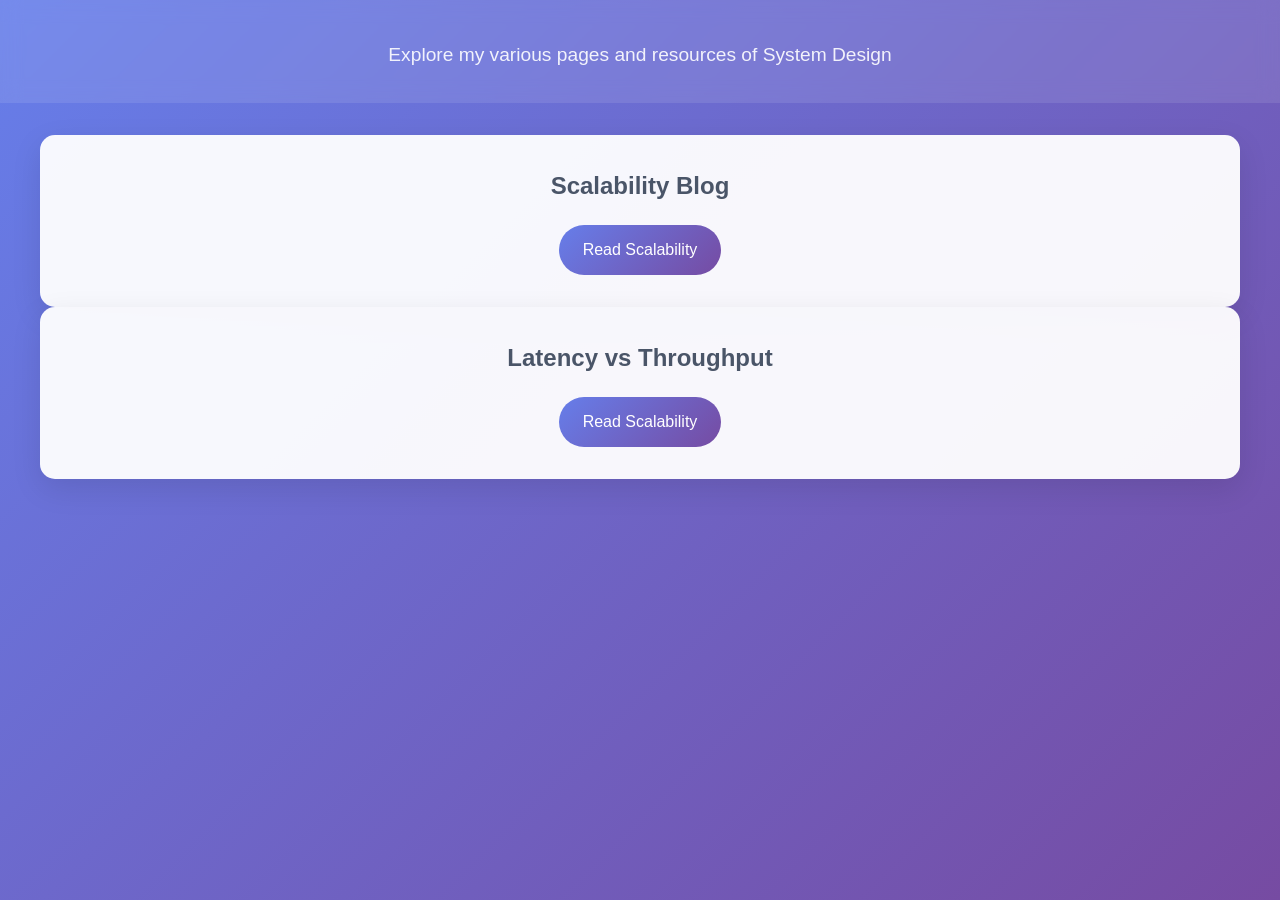
==== system design.html @ 6a99627d "Fix HTML formatting in system design page" ====
<!DOCTYPE html>
<html lang="en">
<head>
    <meta charset="UTF-8">
    <meta name="viewport" content="width=device-width, initial-scale=1.0">
    <title>SYSTEM DESIGN
    </title>
    <link rel="stylesheet" href="system design css.css">
</head>
<body>
    <header>
       
        <p>Explore my various pages and resources of System Design</p>
    </header>

    <main>
            <div class="link-card">
                <h2>Scalability Blog</h2>
              
                <a href="https://blog.algomaster.io/p/scalability" class="link-button" target="_blank">Read Scalability</a>
            </div>
            <div class="link-card">
                <h2>Latency vs Throughput</h2>
              
                <a href="https://aws.amazon.com/compare/the-difference-between-throughput-and-latency/" class="link-button" target="_blank">Read Scalability</a>
            </div>
        </div>
    </main>

    
</body>
</html>
---- system design css.css ----
body {
    font-family: 'Segoe UI', Tahoma, Geneva, Verdana, sans-serif;
    line-height: 1.6;
    margin: 0;
    padding: 0;
    background: linear-gradient(135deg, #667eea 0%, #764ba2 100%);
    color: #333;
    min-height: 100vh;
}

header {
    text-align: center;
    padding: 2rem 1rem;
    background-color: rgba(255, 255, 255, 0.1);
    backdrop-filter: blur(10px);
    color: white;
}

header h1 {
    margin: 0;
    font-size: 2.5rem;
    font-weight: 300;
}

header p {
    margin: 0.5rem 0 0;
    font-size: 1.2rem;
    opacity: 0.9;
}

main {
    max-width: 1200px;
    margin: 0 auto;
    padding: 2rem 1rem;
}

.links-container {
    display: grid;
    grid-template-columns: repeat(auto-fit, minmax(300px, 1fr));
    gap: 2rem;
}

.link-card {
    background: rgba(255, 255, 255, 0.95);
    border-radius: 15px;
    padding: 2rem;
    box-shadow: 0 10px 30px rgba(0, 0, 0, 0.1);
    transition: transform 0.3s ease, box-shadow 0.3s ease;
    text-align: center;
}

.link-card:hover {
    transform: translateY(-5px);
    box-shadow: 0 20px 40px rgba(0, 0, 0, 0.2);
}

.link-card h2 {
    margin-top: 0;
    color: #4a5568;
    font-size: 1.5rem;
}

.link-card p {
    color: #718096;
    margin-bottom: 1.5rem;
}

.link-button {
    display: inline-block;
    background: linear-gradient(135deg, #667eea 0%, #764ba2 100%);
    color: white;
    text-decoration: none;
    padding: 0.75rem 1.5rem;
    border-radius: 25px;
    font-weight: 500;
    transition: all 0.3s ease;
    border: none;
    cursor: pointer;
}

.link-button:hover {
    background: linear-gradient(135deg, #5a67d8 0%, #6b46c1 100%);
    transform: scale(1.05);
}

footer {
    text-align: center;
    padding: 1rem;
    background-color: rgba(255, 255, 255, 0.1);
    backdrop-filter: blur(10px);
    color: white;
    margin-top: 2rem;
}

@media (max-width: 768px) {
    .links-container {
        grid-template-columns: 1fr;
    }

    header h1 {
        font-size: 2rem;
    }

    .link-card {
        padding: 1.5rem;
    }
}
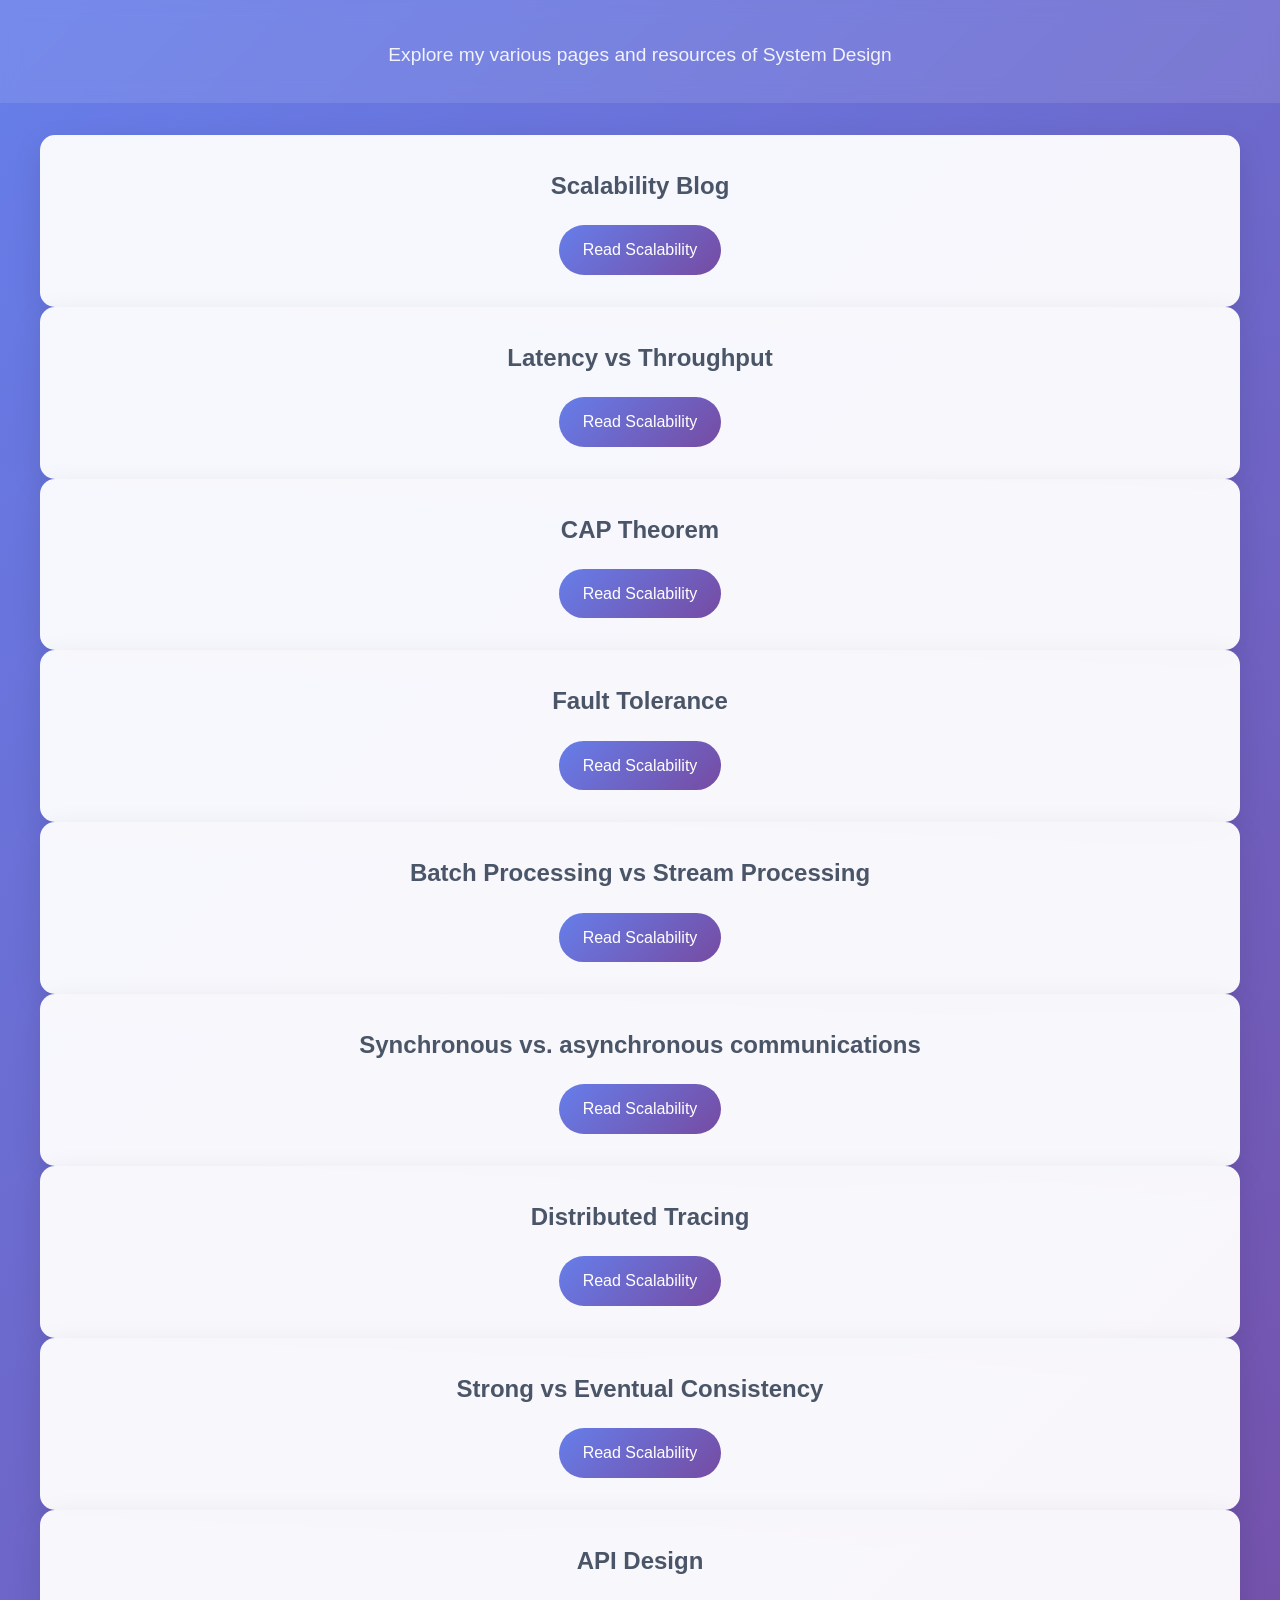
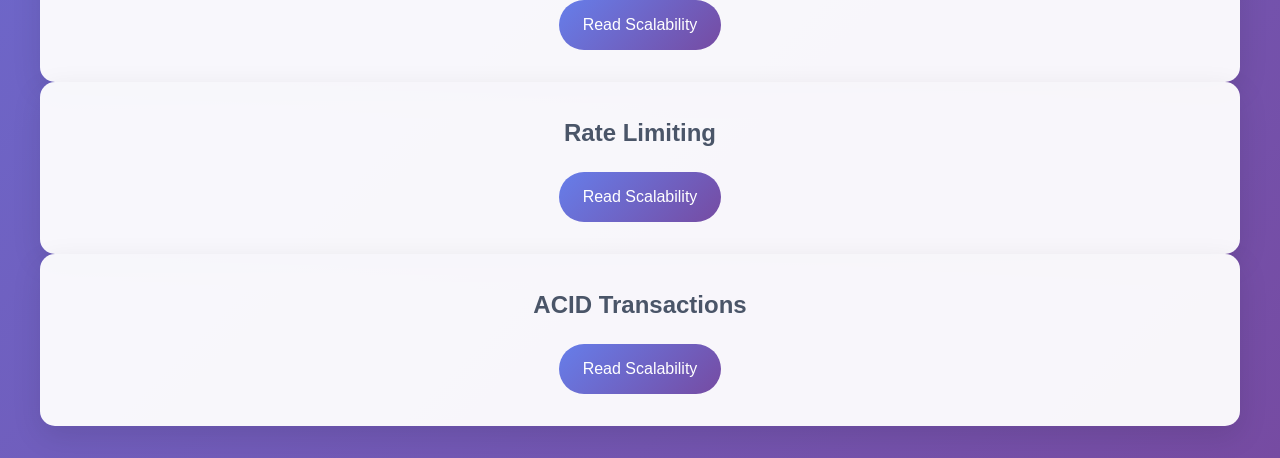
==== commit bc2433e2: "Update system design.html" ====
--- a/system design.html
+++ b/system design.html
@@ -24,6 +24,53 @@
               
                 <a href="https://aws.amazon.com/compare/the-difference-between-throughput-and-latency/" class="link-button" target="_blank">Read Scalability</a>
             </div>
+            <div class="link-card">
+                <h2>CAP Theorem</h2>
+              
+                <a href="https://www.bmc.com/blogs/cap-theorem/" class="link-button" target="_blank">Read Scalability</a>
+            </div>
+            <div class="link-card">
+                <h2>Fault Tolerance</h2>
+              
+                <a href="https://www.cockroachlabs.com/blog/what-is-fault-tolerance/" class="link-button" target="_blank">Read Scalability</a>
+            </div>
+            <div class="link-card">
+                <h2>Batch Processing vs Stream Processing</h2>
+              
+                <a href="https://atlan.com/batch-processing-vs-stream-processing/" class="link-button" target="_blank">Read Scalability</a>
+            </div>
+            <div class="link-card">
+                <h2>Synchronous vs. asynchronous communications</h2>
+              
+                <a href="https://www.techtarget.com/searchapparchitecture/tip/Synchronous-vs-asynchronous-communication-The-differences" class="link-button" target="_blank">Read Scalability</a>
+            </div>
+            <div class="link-card">
+                <h2>Distributed Tracing</h2>
+              
+                <a href="https://www.dynatrace.com/news/blog/what-is-distributed-tracing/" class="link-button" target="_blank">Read Scalability</a>
+            </div>
+            <div class="link-card">
+                <h2>Strong vs Eventual Consistency</h2>
+              
+                <a href="https://hackernoon.com/eventual-vs-strong-consistency-in-distributed-databases-282fdad37cf7" class="link-button" target="_blank">Read Scalability</a>
+            </div>
+            <div class="link-card">
+                <h2>API Design</h2>
+              
+                <a href="https://blog.wahab2.com/api-architecture-best-practices-for-designing-rest-apis-bf907025f5f" class="link-button" target="_blank">Read Scalability</a>
+            </div>
+            <div class="link-card">
+                <h2>Rate Limiting</h2>
+              
+                <a href="https://www.imperva.com/learn/application-security/rate-limiting/" class="link-button" target="_blank">Read Scalability</a>
+            </div>
+            <div class="link-card">
+                <h2>ACID Transactions</h2>
+              
+                <a href="https://redis.io/glossary/acid-transactions/" class="link-button" target="_blank">Read Scalability</a>
+            </div>
+            
+
         </div>
     </main>
 
@@ -33,4 +80,3 @@
 
 
 
-
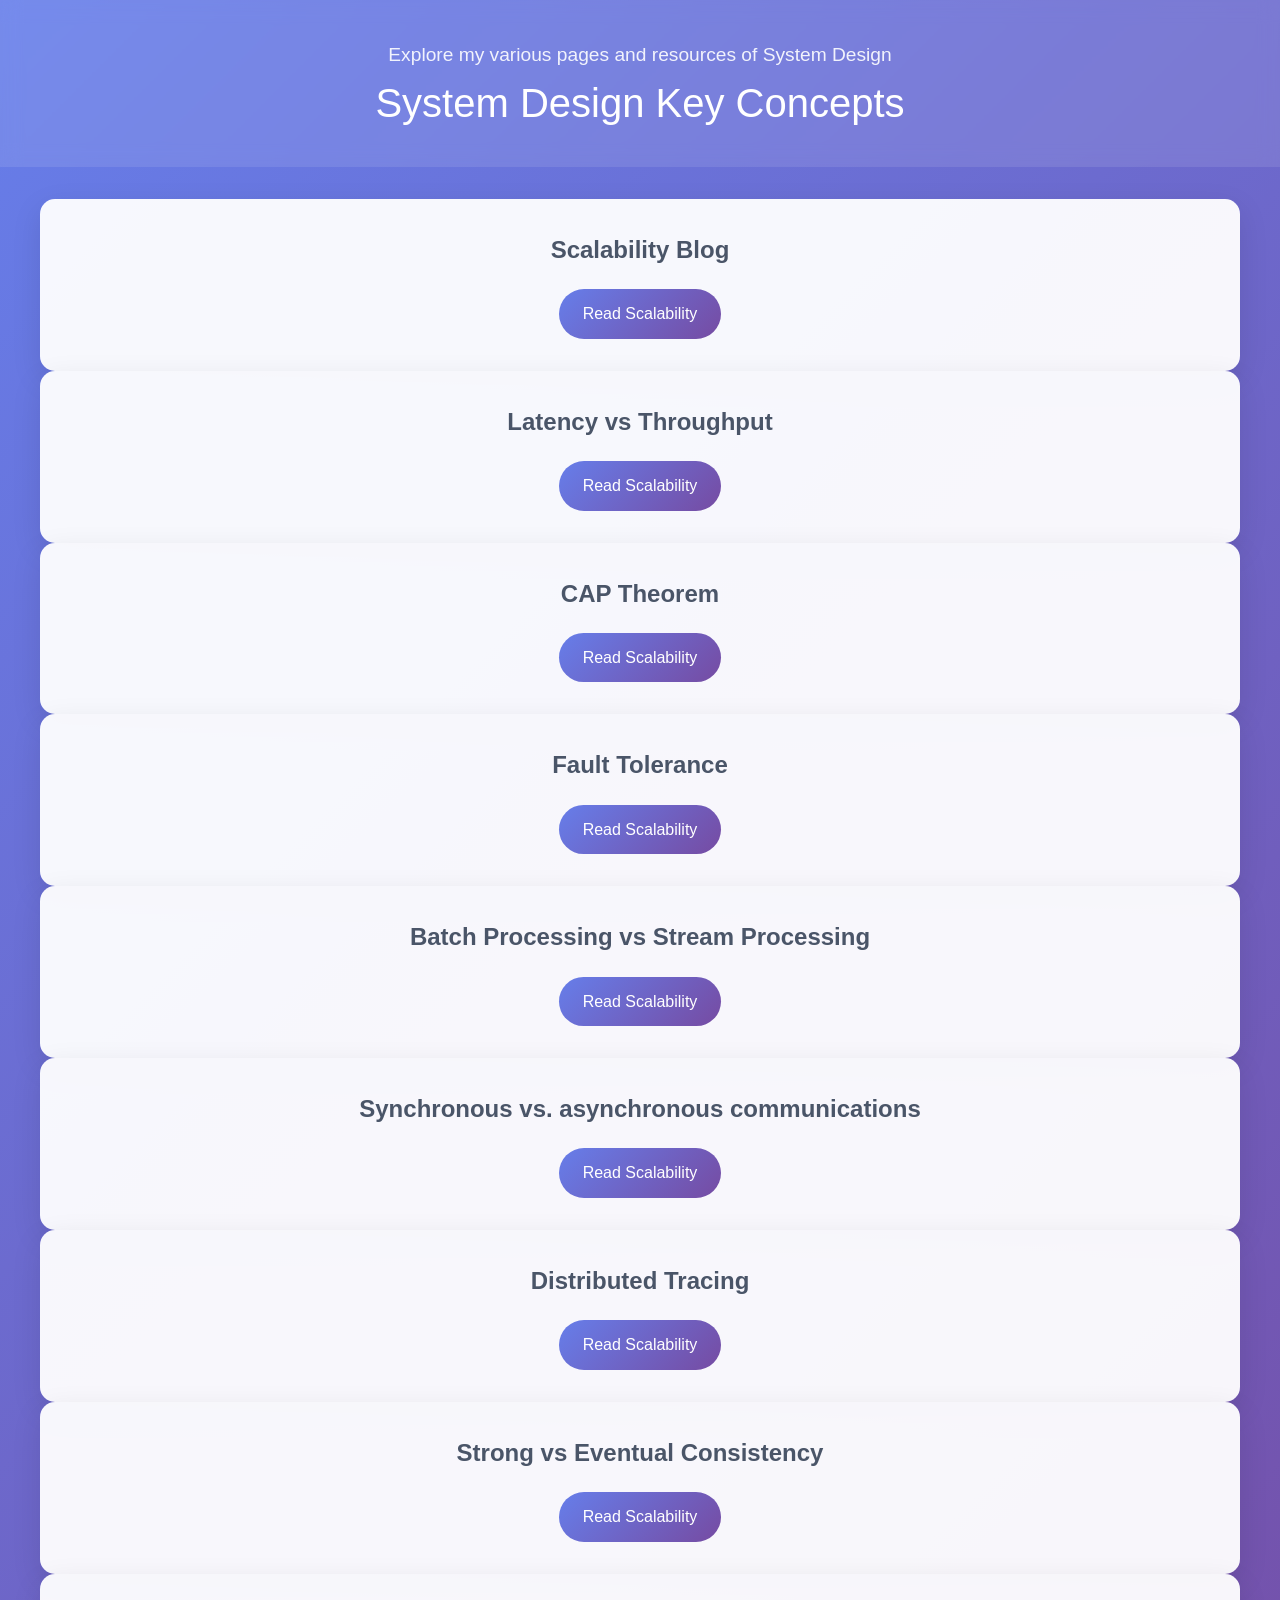
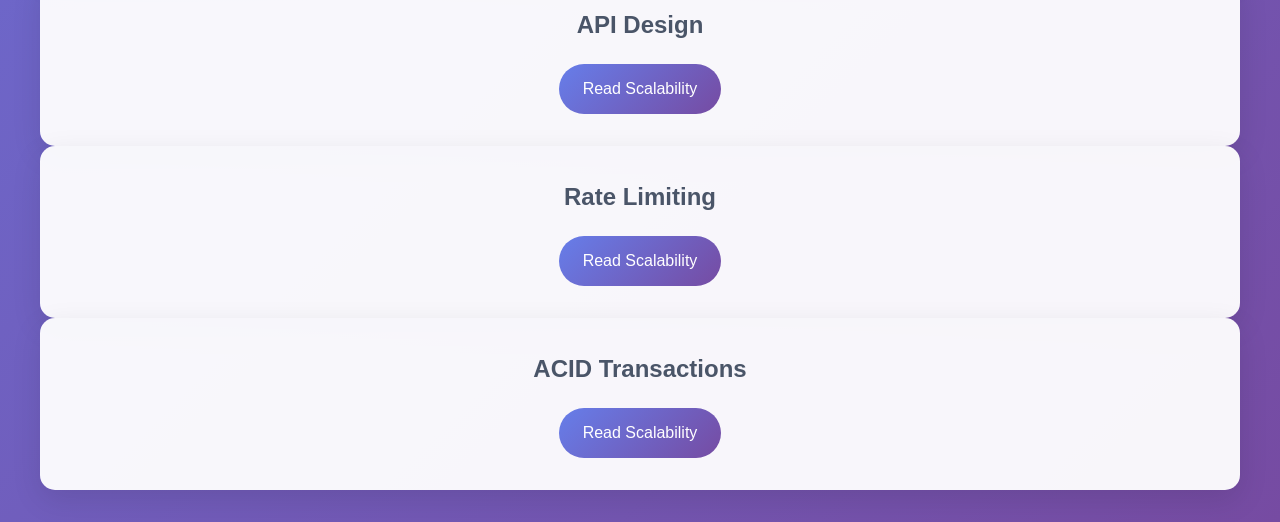
==== commit ac25d1e7: "Update system design.html" ====
--- a/system design.html
+++ b/system design.html
@@ -11,6 +11,7 @@
     <header>
        
         <p>Explore my various pages and resources of System Design</p>
+        <h1>System Design Key Concepts</h1>
     </header>
 
     <main>
@@ -80,3 +81,4 @@
 
 
 
+
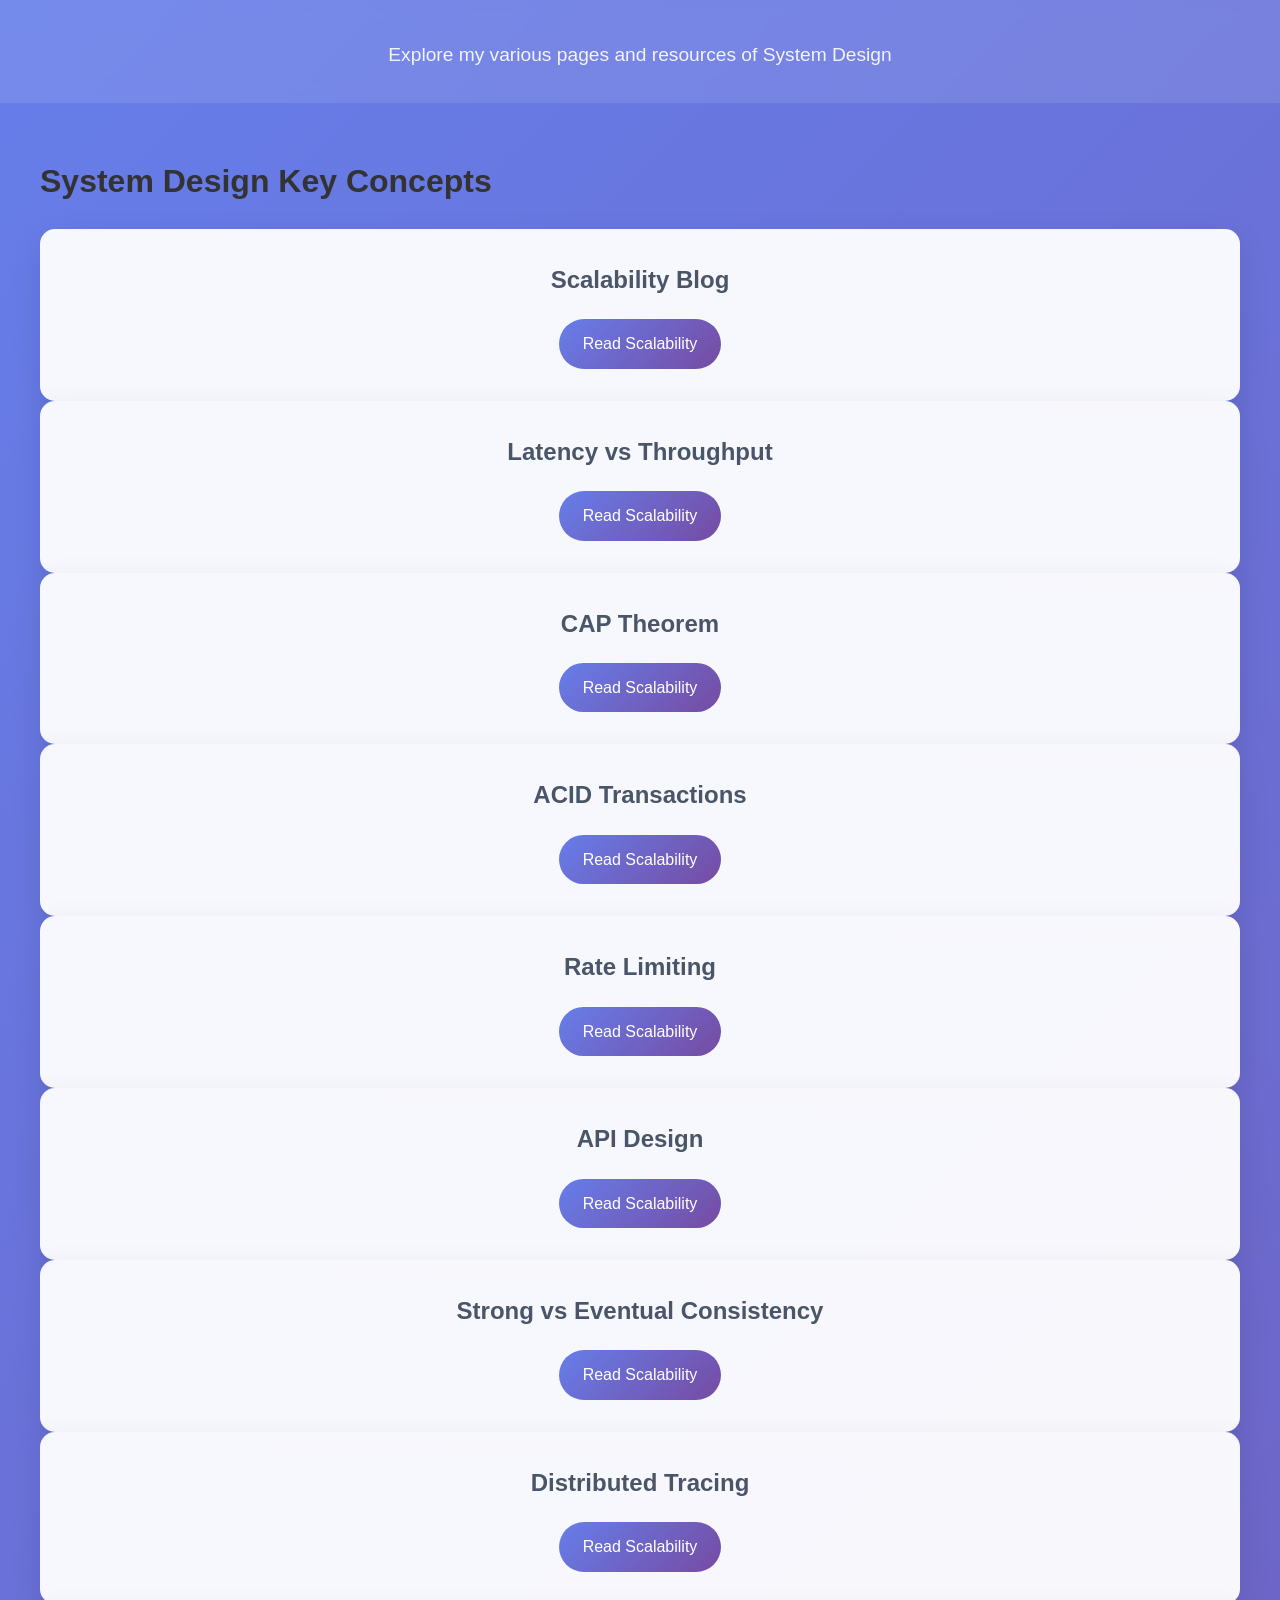
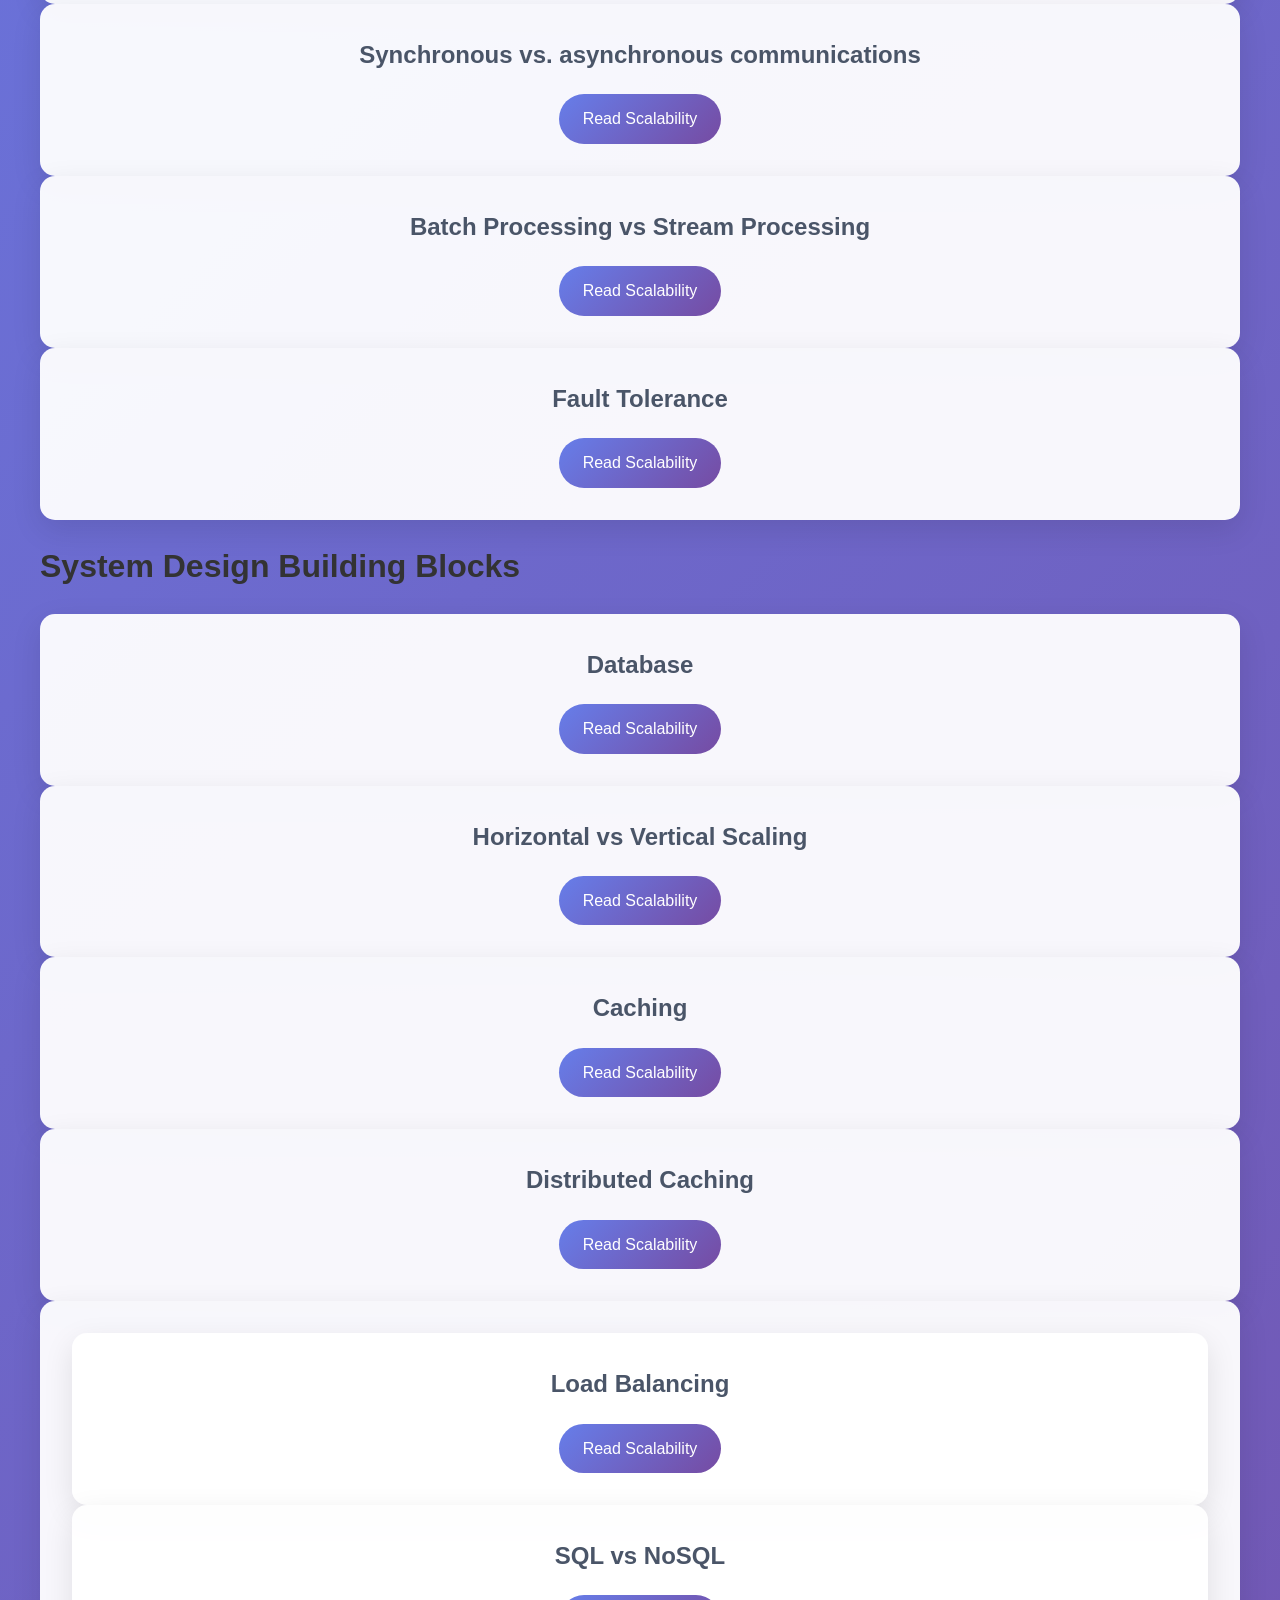
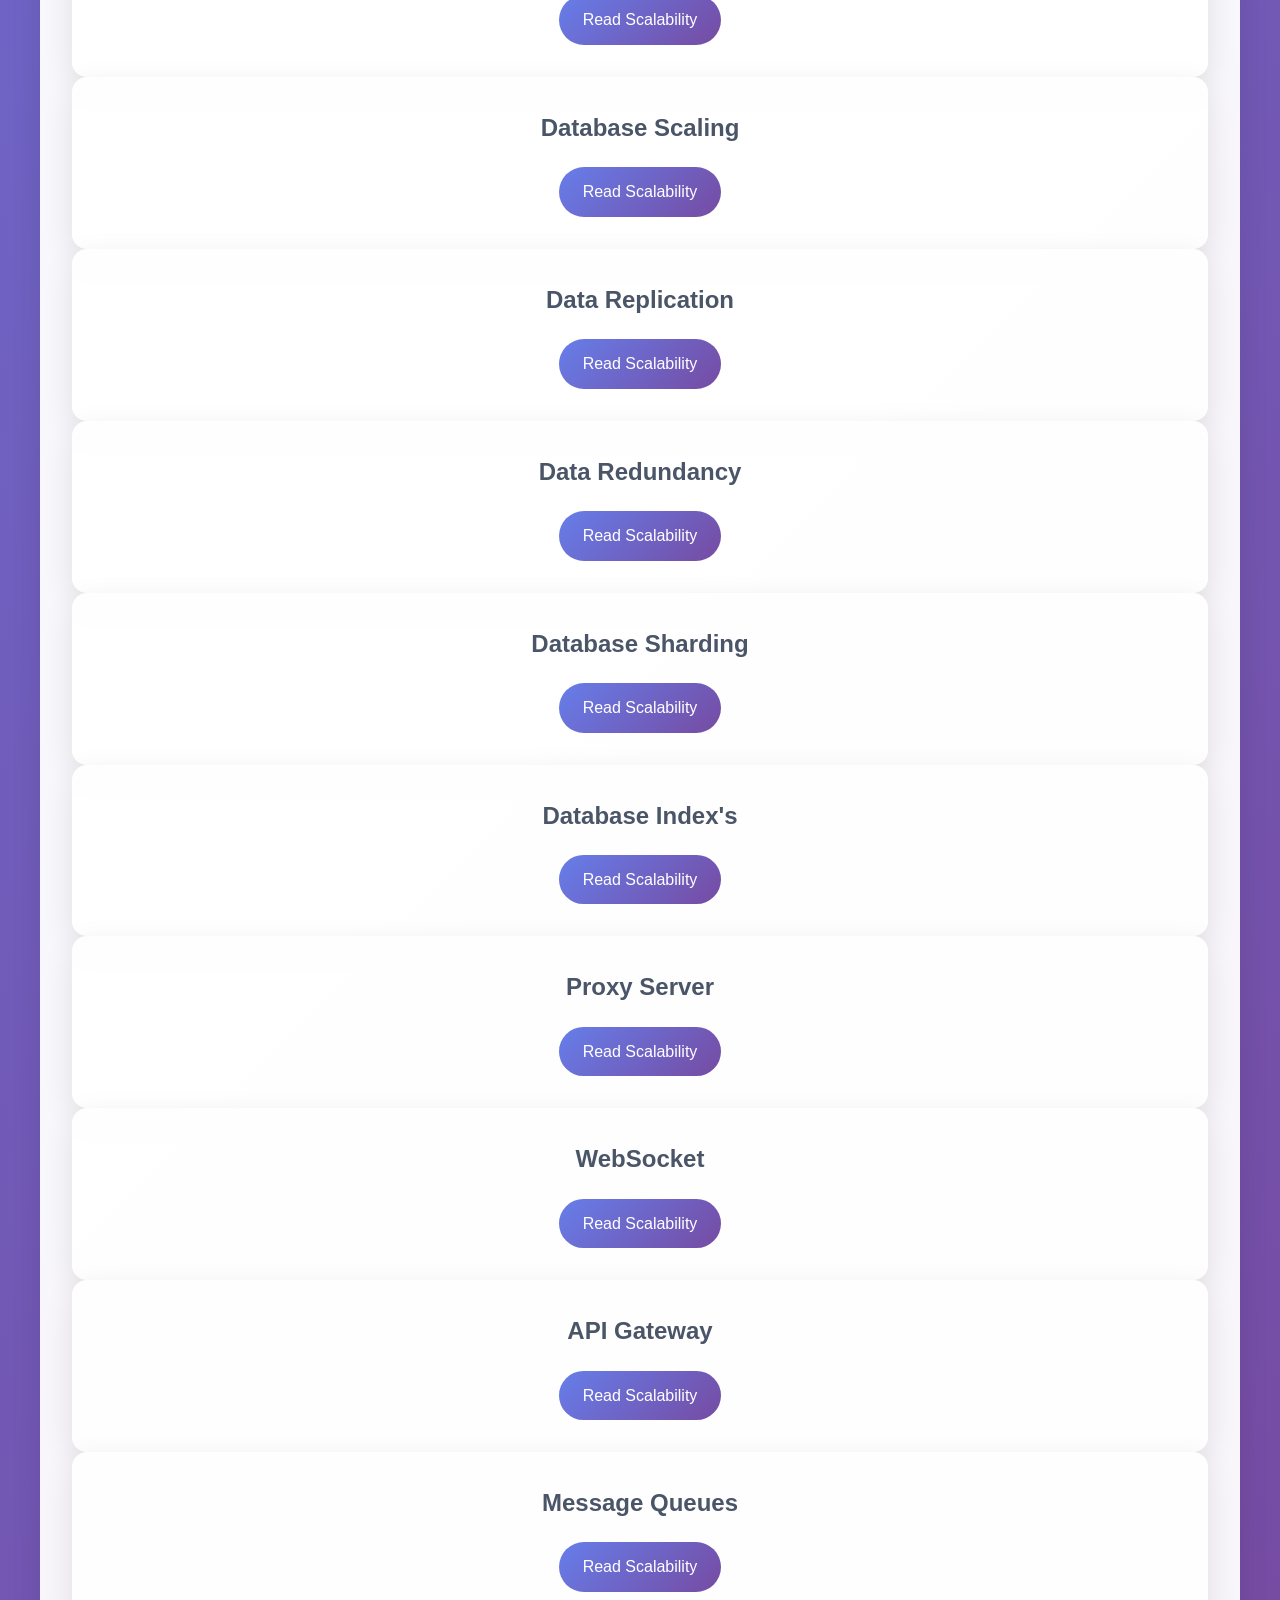
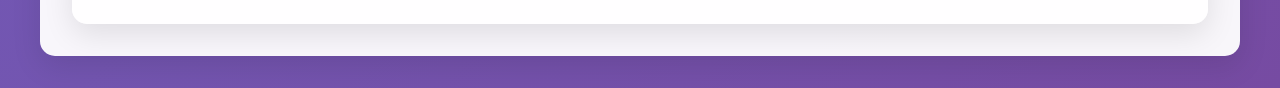
==== commit 44e70209: "Revise system design page layout and content Updated the structure and content of the system design " ====
--- a/system design.html
+++ b/system design.html
@@ -11,10 +11,10 @@
     <header>
        
         <p>Explore my various pages and resources of System Design</p>
-        <h1>System Design Key Concepts</h1>
     </header>
 
     <main>
+        <h1>System Design Key Concepts</h1>
             <div class="link-card">
                 <h2>Scalability Blog</h2>
               
@@ -31,48 +31,155 @@
                 <a href="https://www.bmc.com/blogs/cap-theorem/" class="link-button" target="_blank">Read Scalability</a>
             </div>
             <div class="link-card">
-                <h2>Fault Tolerance</h2>
+                <h2>ACID Transactions</h2>
               
-                <a href="https://www.cockroachlabs.com/blog/what-is-fault-tolerance/" class="link-button" target="_blank">Read Scalability</a>
-            </div>
-            <div class="link-card">
-                <h2>Batch Processing vs Stream Processing</h2>
-              
-                <a href="https://atlan.com/batch-processing-vs-stream-processing/" class="link-button" target="_blank">Read Scalability</a>
-            </div>
-            <div class="link-card">
-                <h2>Synchronous vs. asynchronous communications</h2>
-              
-                <a href="https://www.techtarget.com/searchapparchitecture/tip/Synchronous-vs-asynchronous-communication-The-differences" class="link-button" target="_blank">Read Scalability</a>
-            </div>
-            <div class="link-card">
-                <h2>Distributed Tracing</h2>
-              
-                <a href="https://www.dynatrace.com/news/blog/what-is-distributed-tracing/" class="link-button" target="_blank">Read Scalability</a>
-            </div>
-            <div class="link-card">
-                <h2>Strong vs Eventual Consistency</h2>
-              
-                <a href="https://hackernoon.com/eventual-vs-strong-consistency-in-distributed-databases-282fdad37cf7" class="link-button" target="_blank">Read Scalability</a>
-            </div>
-            <div class="link-card">
-                <h2>API Design</h2>
-              
-                <a href="https://blog.wahab2.com/api-architecture-best-practices-for-designing-rest-apis-bf907025f5f" class="link-button" target="_blank">Read Scalability</a>
+                <a href="https://redis.io/glossary/acid-transactions/" class="link-button" target="_blank">Read Scalability</a>
             </div>
             <div class="link-card">
                 <h2>Rate Limiting</h2>
               
                 <a href="https://www.imperva.com/learn/application-security/rate-limiting/" class="link-button" target="_blank">Read Scalability</a>
             </div>
+
+             <div class="link-card">
+                <h2>API Design</h2>
+              
+                <a href="https://blog.wahab2.com/api-architecture-best-practices-for-designing-rest-apis-bf907025f5f" class="link-button" target="_blank">Read Scalability</a>
+            </div>
+
             <div class="link-card">
-                <h2>ACID Transactions</h2>
+                <h2>Strong vs Eventual Consistency</h2>
               
-                <a href="https://redis.io/glossary/acid-transactions/" class="link-button" target="_blank">Read Scalability</a>
+                <a href="https://hackernoon.com/eventual-vs-strong-consistency-in-distributed-databases-282fdad37cf7" class="link-button" target="_blank">Read Scalability</a>
+            </div>
+
+            <div class="link-card">
+                <h2>Distributed Tracing</h2>
+              
+                <a href="https://www.dynatrace.com/news/blog/what-is-distributed-tracing/" class="link-button" target="_blank">Read Scalability</a>
+            </div>
+
+            <div class="link-card">
+                <h2>Synchronous vs. asynchronous communications</h2>
+              
+                <a href="https://www.techtarget.com/searchapparchitecture/tip/Synchronous-vs-asynchronous-communication-The-differences" class="link-button" target="_blank">Read Scalability</a>
+            </div>
+
+            <div class="link-card">
+                <h2>Batch Processing vs Stream Processing</h2>
+              
+                <a href="https://atlan.com/batch-processing-vs-stream-processing/" class="link-button" target="_blank">Read Scalability</a>
+            </div>
+
+            <div class="link-card">
+
+                <h2>Fault Tolerance</h2>
+              
+                <a href="https://www.cockroachlabs.com/blog/what-is-fault-tolerance/" class="link-button" target="_blank">Read Scalability</a>
             </div>
             
+            
+            
+            
+           
+            
+            
 
-        </div>
+            <h1>System Design Building Blocks</h1>
+
+            <div class="link-card">
+                <h2>Database</h2>
+              
+                <a href="https://blog.algomaster.io/p/15-types-of-databases" class="link-button" target="_blank">Read Scalability</a>
+            </div>
+
+            <div class="link-card">
+                <h2>Horizontal vs Vertical Scaling</h2>
+              
+                <a href="https://www.spiceworks.com/tech/cloud/articles/horizontal-vs-vertical-cloud-scaling/" class="link-button" target="_blank">Read Scalability</a>
+            </div>
+
+            <div class="link-card">
+                <h2>Caching</h2>
+              
+                <a href="https://medium.com/must-know-computer-science/system-design-caching-acbd1b02ca01" class="link-button" target="_blank">Read Scalability</a>
+            </div>
+
+            <div class="link-card">
+                <h2>Distributed Caching</h2>
+              
+                <a href="https://redis.io/glossary/distributed-caching/" class="link-button" target="_blank">Read Scalability</a>
+            </div>
+
+            <div class="link-card">
+
+                <div class="link-card">
+                <h2>Load Balancing</h2>
+              
+                <a href="https://aws.amazon.com/what-is/load-balancing/" class="link-button" target="_blank">Read Scalability</a>
+            </div>    
+
+            <div class="link-card">
+            
+                <h2>SQL vs NoSQL</h2>
+              
+                <a href="https://www.integrate.io/blog/the-sql-vs-nosql-difference/" class="link-button" target="_blank">Read Scalability</a>
+            </div>
+
+            <div class="link-card">
+                <h2> Database Scaling</h2>
+              
+                <a href="https://thenewstack.io/techniques-for-scaling-applications-with-a-database/" class="link-button" target="_blank">Read Scalability</a>
+            </div>
+
+            <div class="link-card">
+                <h2>Data Replication</h2>
+              
+                <a href="https://redis.io/blog/what-is-data-replication/" class="link-button" target="_blank">Read Scalability</a>
+            </div>
+
+            <div class="link-card">
+                <h2>Data Redundancy</h2>
+              
+                <a href="https://www.egnyte.com/guides/governance/data-redundancy" class="link-button" target="_blank">Read Scalability</a>
+            </div>
+
+            <div class="link-card">
+                <h2>Database Sharding</h2>
+              
+                <a href="https://www.mongodb.com/resources/products/capabilities/database-sharding-explained" class="link-button" target="_blank">Read Scalability</a>
+            </div>
+
+            <div class="link-card">
+                <h2>Database Index's</h2>
+              
+                <a href="https://www.progress.com/tutorials/odbc/using-indexes" class="link-button" target="_blank">Read Scalability</a>
+            </div>
+
+            <div class="link-card">
+                <h2>Proxy Server</h2>
+              
+                <a href="https://www.fortinet.com/resources/cyberglossary/proxy-server" class="link-button" target="_blank">Read Scalability</a>
+            </div>
+
+            <div class="link-card">
+                <h2>WebSocket</h2>
+              
+                <a href="https://www.pubnub.com/guides/websockets/" class="link-button" target="_blank">Read Scalability</a>
+            </div>
+
+            <div class="link-card">
+                <h2>API Gateway</h2>
+              
+                <a href="https://www.f5.com/glossary" class="link-button" target="_blank">Read Scalability</a>
+            </div>    
+            <div class="link-card">
+                <h2>Message Queues</h2>
+              
+                <a href="https://medium.com/must-know-computer-science/system-design-message-queues-245612428a22" class="link-button" target="_blank">Read Scalability</a>
+            </div>    
+            
+    
     </main>
 
     
@@ -81,4 +188,3 @@
 
 
 
-
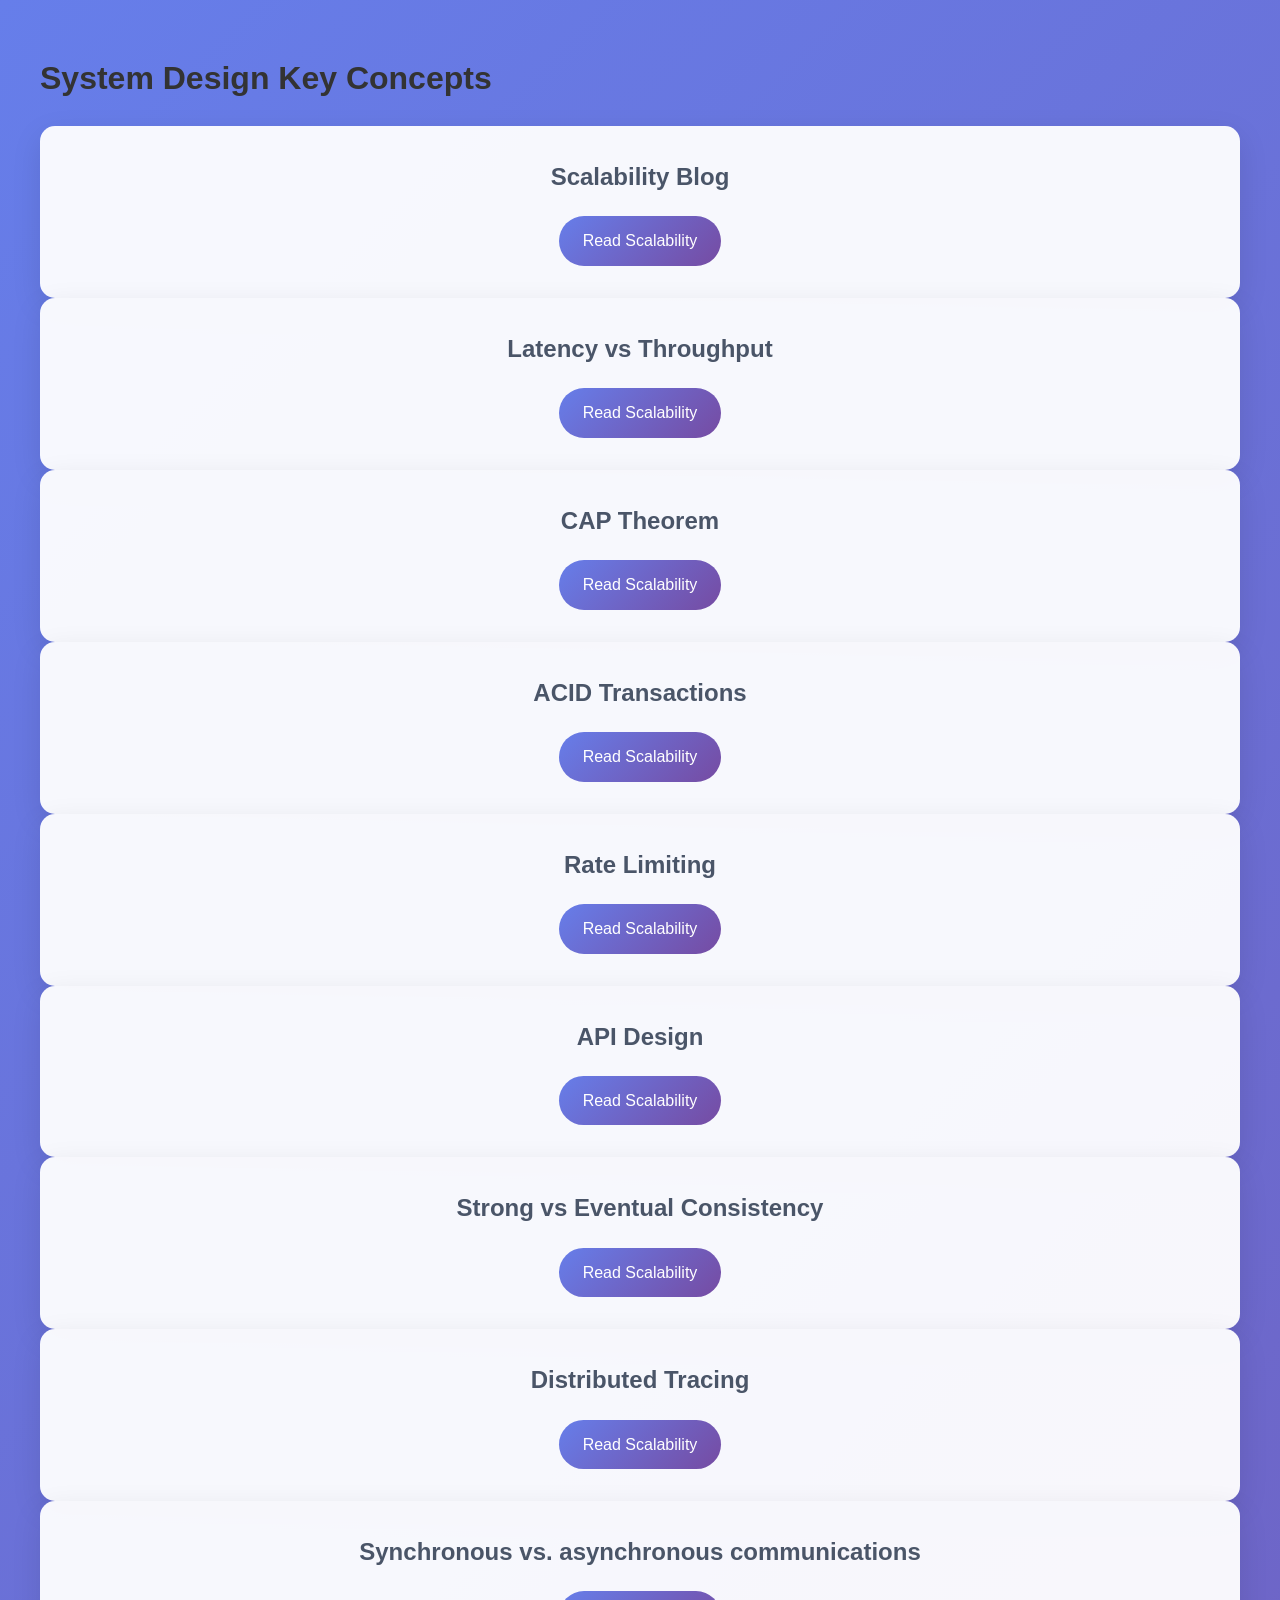
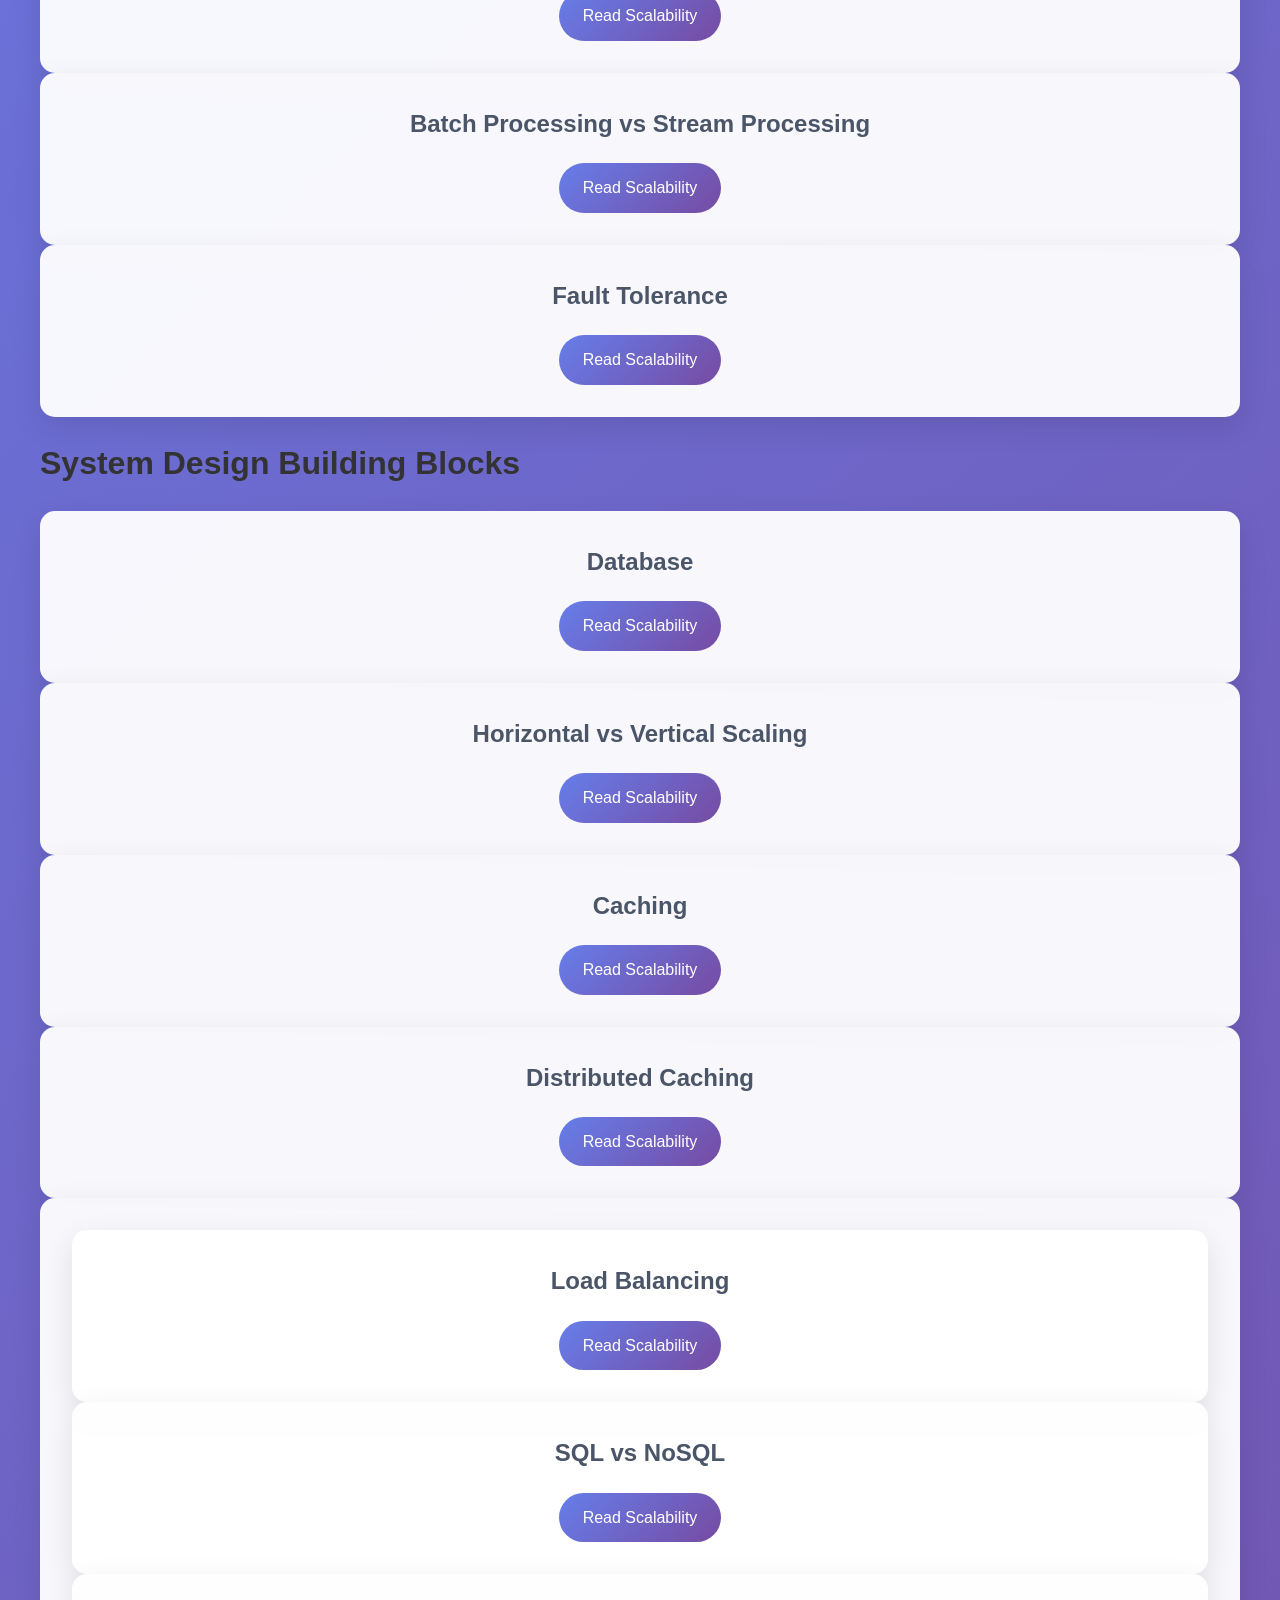
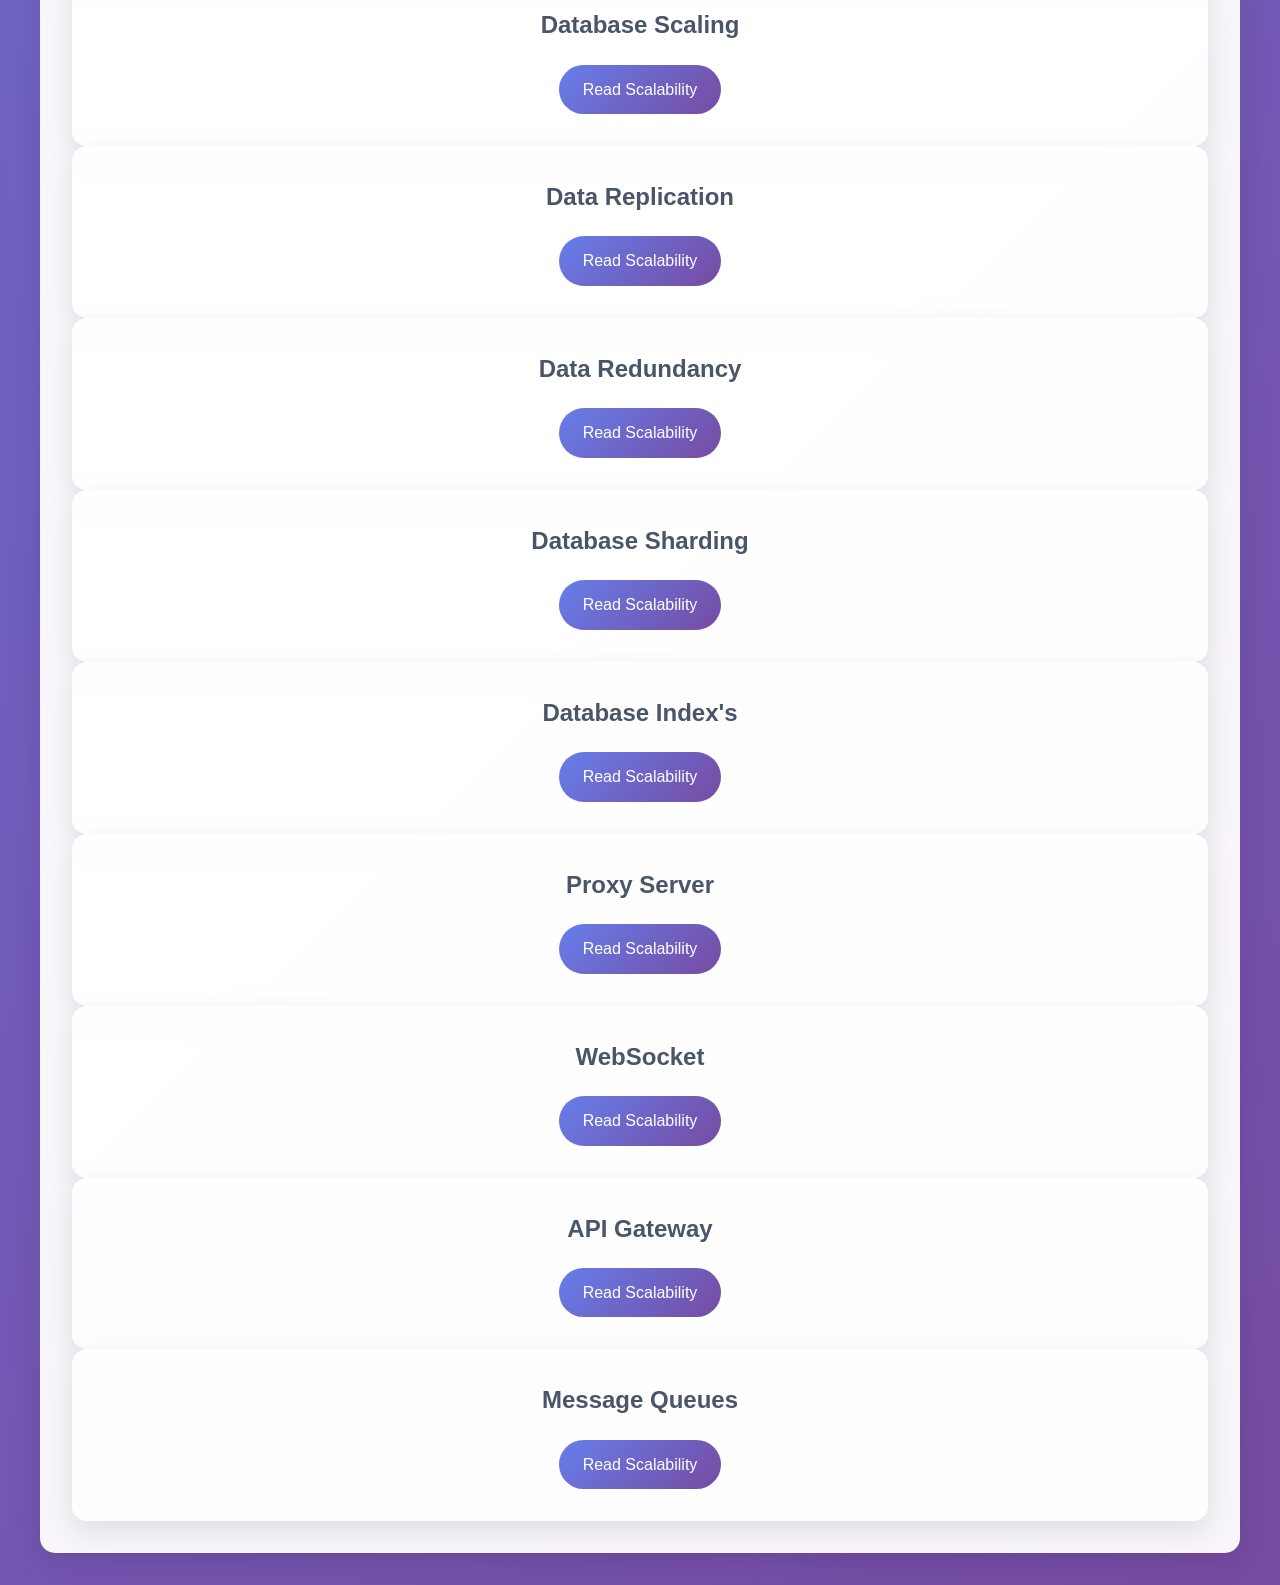
==== commit 561af697: "Update system design.html" ====
--- a/system design.html
+++ b/system design.html
@@ -8,10 +8,7 @@
     <link rel="stylesheet" href="system design css.css">
 </head>
 <body>
-    <header>
-       
-        <p>Explore my various pages and resources of System Design</p>
-    </header>
+    
 
     <main>
         <h1>System Design Key Concepts</h1>
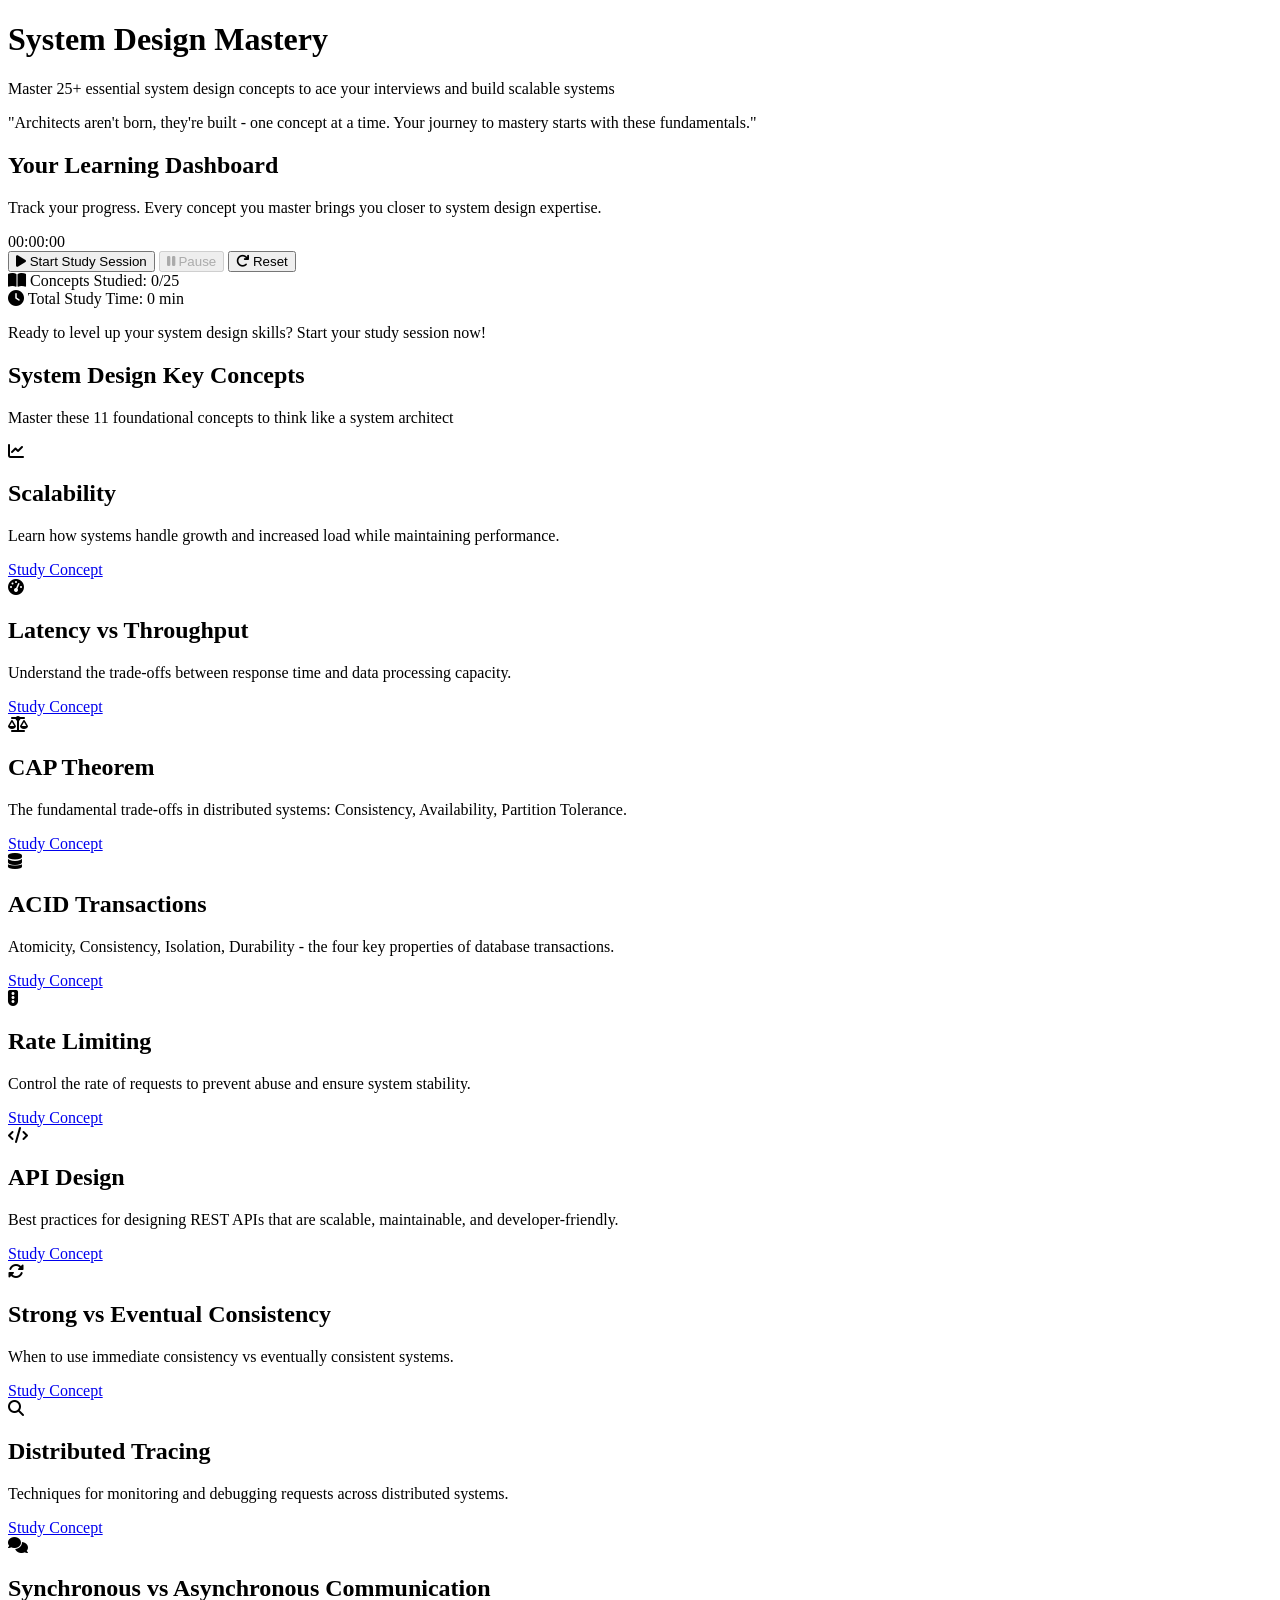
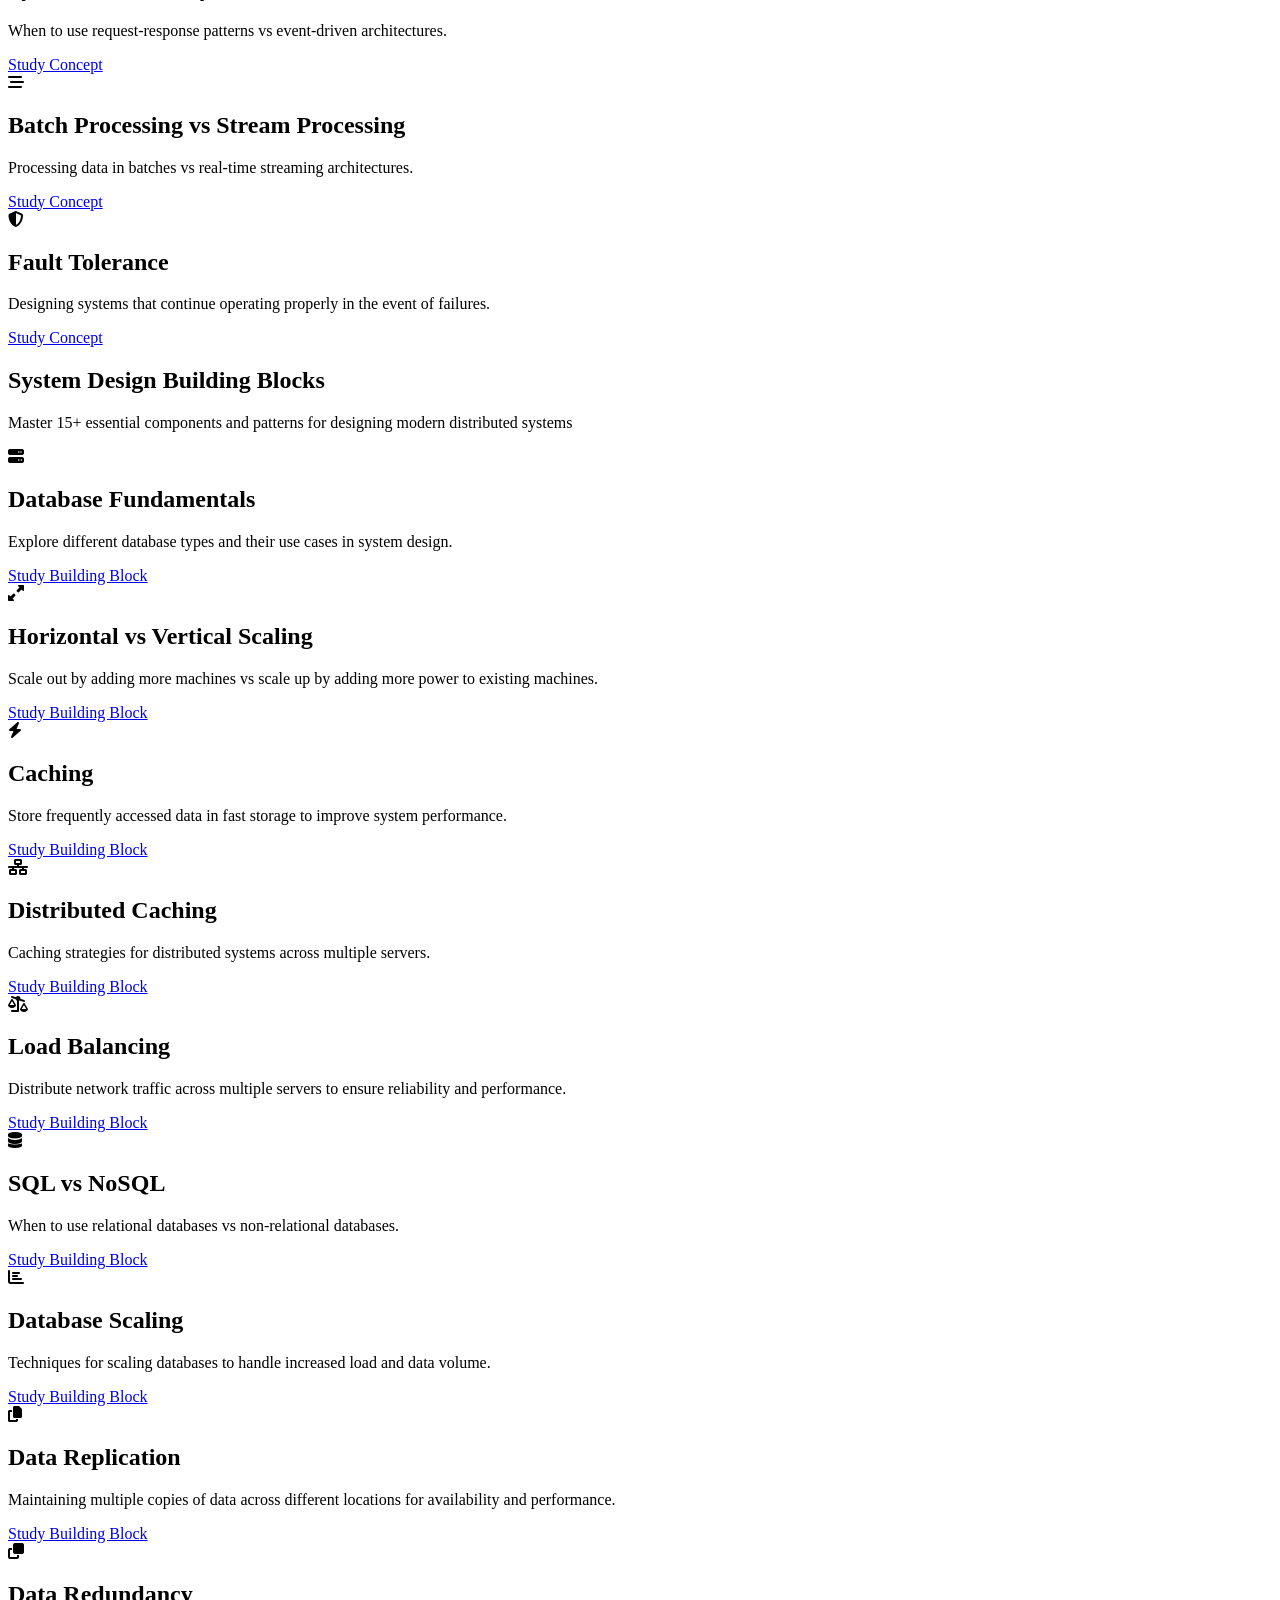
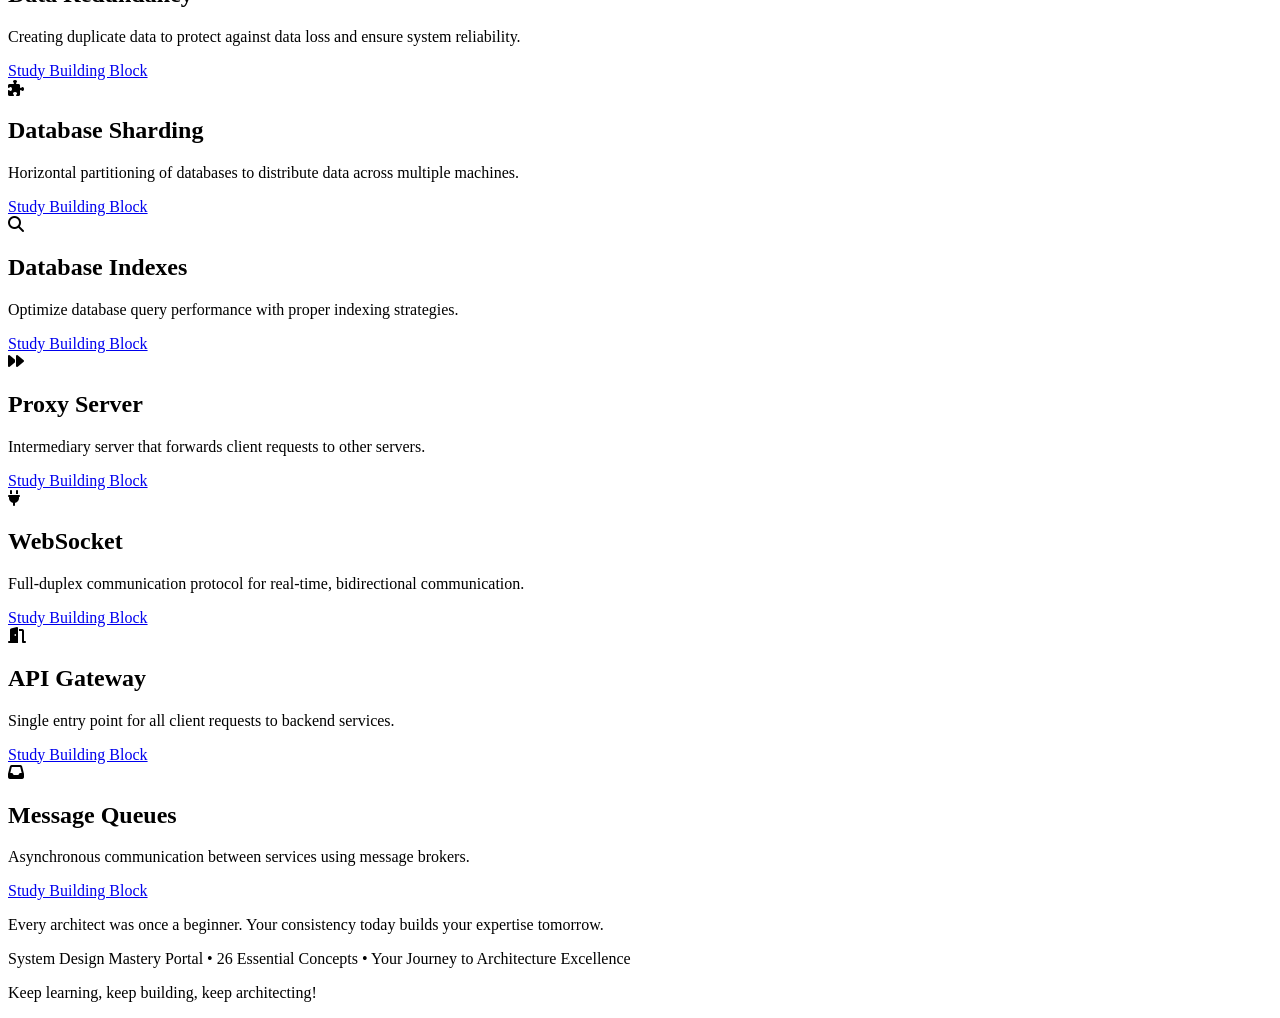
==== commit ac960144: "Revamp system design page with new features Updated the system design webpage with enhanced content " ====
--- a/system design.html
+++ b/system design.html
@@ -3,185 +3,437 @@
 <head>
     <meta charset="UTF-8">
     <meta name="viewport" content="width=device-width, initial-scale=1.0">
-    <title>SYSTEM DESIGN
-    </title>
-    <link rel="stylesheet" href="system design css.css">
+    <title>System Design Mastery Portal</title>
+    <link rel="stylesheet" href="system-design-enhanced.css">
+    <link rel="stylesheet" href="https://cdnjs.cloudflare.com/ajax/libs/font-awesome/6.4.0/css/all.min.css">
 </head>
 <body>
-    
+    <header>
+        <h1>System Design Mastery</h1>
+        <p class="tagline">Master 25+ essential system design concepts to ace your interviews and build scalable systems</p>
+        <div class="motivation-box">
+            <p>"Architects aren't born, they're built - one concept at a time. Your journey to mastery starts with these fundamentals."</p>
+        </div>
+    </header>
 
     <main>
-        <h1>System Design Key Concepts</h1>
-            <div class="link-card">
-                <h2>Scalability Blog</h2>
-              
-                <a href="https://blog.algomaster.io/p/scalability" class="link-button" target="_blank">Read Scalability</a>
-            </div>
-            <div class="link-card">
+        <div class="progress-section">
+            <h2>Your Learning Dashboard</h2>
+            <p>Track your progress. Every concept you master brings you closer to system design expertise.</p>
+            <div class="study-timer">
+                <div class="timer-display">00:00:00</div>
+                <div class="timer-controls">
+                    <button id="startTimer"><i class="fas fa-play"></i> Start Study Session</button>
+                    <button id="pauseTimer" disabled><i class="fas fa-pause"></i> Pause</button>
+                    <button id="resetTimer"><i class="fas fa-redo"></i> Reset</button>
+                </div>
+            </div>
+            <div class="achievement-badges">
+                <div class="badge">
+                    <i class="fas fa-book-open"></i>
+                    <span>Concepts Studied: <span id="conceptsStudied">0</span>/25</span>
+                </div>
+                <div class="badge">
+                    <i class="fas fa-clock"></i>
+                    <span>Total Study Time: <span id="totalStudyTime">0</span> min</span>
+                </div>
+            </div>
+            <p id="studyMessage">Ready to level up your system design skills? Start your study session now!</p>
+        </div>
+
+        <h2 class="section-title">System Design Key Concepts</h2>
+        <p class="section-subtitle">Master these 11 foundational concepts to think like a system architect</p>
+        
+        <div class="links-container">
+            <!-- KEY CONCEPTS - 11 LINKS -->
+            <div class="link-card">
+                <div class="card-icon"><i class="fas fa-chart-line"></i></div>
+                <h2>Scalability</h2>
+                <p>Learn how systems handle growth and increased load while maintaining performance.</p>
+                <a href="https://blog.algomaster.io/p/scalability" class="link-button" target="_blank">Study Concept</a>
+            </div>
+            
+            <div class="link-card">
+                <div class="card-icon"><i class="fas fa-tachometer-alt"></i></div>
                 <h2>Latency vs Throughput</h2>
-              
-                <a href="https://aws.amazon.com/compare/the-difference-between-throughput-and-latency/" class="link-button" target="_blank">Read Scalability</a>
-            </div>
-            <div class="link-card">
+                <p>Understand the trade-offs between response time and data processing capacity.</p>
+                <a href="https://aws.amazon.com/compare/the-difference-between-throughput-and-latency/" class="link-button" target="_blank">Study Concept</a>
+            </div>
+            
+            <div class="link-card">
+                <div class="card-icon"><i class="fas fa-balance-scale"></i></div>
                 <h2>CAP Theorem</h2>
-              
-                <a href="https://www.bmc.com/blogs/cap-theorem/" class="link-button" target="_blank">Read Scalability</a>
-            </div>
-            <div class="link-card">
+                <p>The fundamental trade-offs in distributed systems: Consistency, Availability, Partition Tolerance.</p>
+                <a href="https://www.bmc.com/blogs/cap-theorem/" class="link-button" target="_blank">Study Concept</a>
+            </div>
+            
+            <div class="link-card">
+                <div class="card-icon"><i class="fas fa-database"></i></div>
                 <h2>ACID Transactions</h2>
-              
-                <a href="https://redis.io/glossary/acid-transactions/" class="link-button" target="_blank">Read Scalability</a>
-            </div>
-            <div class="link-card">
+                <p>Atomicity, Consistency, Isolation, Durability - the four key properties of database transactions.</p>
+                <a href="https://redis.io/glossary/acid-transactions/" class="link-button" target="_blank">Study Concept</a>
+            </div>
+            
+            <div class="link-card">
+                <div class="card-icon"><i class="fas fa-traffic-light"></i></div>
                 <h2>Rate Limiting</h2>
-              
-                <a href="https://www.imperva.com/learn/application-security/rate-limiting/" class="link-button" target="_blank">Read Scalability</a>
-            </div>
+                <p>Control the rate of requests to prevent abuse and ensure system stability.</p>
+                <a href="https://www.imperva.com/learn/application-security/rate-limiting/" class="link-button" target="_blank">Study Concept</a>
+            </div>
+            
+            <div class="link-card">
+                <div class="card-icon"><i class="fas fa-code"></i></div>
+                <h2>API Design</h2>
+                <p>Best practices for designing REST APIs that are scalable, maintainable, and developer-friendly.</p>
+                <a href="https://blog.wahab2.com/api-architecture-best-practices-for-designing-rest-apis-bf907025f5f" class="link-button" target="_blank">Study Concept</a>
+            </div>
+            
+            <div class="link-card">
+                <div class="card-icon"><i class="fas fa-sync-alt"></i></div>
+                <h2>Strong vs Eventual Consistency</h2>
+                <p>When to use immediate consistency vs eventually consistent systems.</p>
+                <a href="https://hackernoon.com/eventual-vs-strong-consistency-in-distributed-databases-282fdad37cf7" class="link-button" target="_blank">Study Concept</a>
+            </div>
+            
+            <div class="link-card">
+                <div class="card-icon"><i class="fas fa-search"></i></div>
+                <h2>Distributed Tracing</h2>
+                <p>Techniques for monitoring and debugging requests across distributed systems.</p>
+                <a href="https://www.dynatrace.com/news/blog/what-is-distributed-tracing/" class="link-button" target="_blank">Study Concept</a>
+            </div>
+            
+            <div class="link-card">
+                <div class="card-icon"><i class="fas fa-comments"></i></div>
+                <h2>Synchronous vs Asynchronous Communication</h2>
+                <p>When to use request-response patterns vs event-driven architectures.</p>
+                <a href="https://www.techtarget.com/searchapparchitecture/tip/Synchronous-vs-asynchronous-communication-The-differences" class="link-button" target="_blank">Study Concept</a>
+            </div>
+            
+            <div class="link-card">
+                <div class="card-icon"><i class="fas fa-stream"></i></div>
+                <h2>Batch Processing vs Stream Processing</h2>
+                <p>Processing data in batches vs real-time streaming architectures.</p>
+                <a href="https://atlan.com/batch-processing-vs-stream-processing/" class="link-button" target="_blank">Study Concept</a>
+            </div>
+            
+            <div class="link-card">
+                <div class="card-icon"><i class="fas fa-shield-alt"></i></div>
+                <h2>Fault Tolerance</h2>
+                <p>Designing systems that continue operating properly in the event of failures.</p>
+                <a href="https://www.cockroachlabs.com/blog/what-is-fault-tolerance/" class="link-button" target="_blank">Study Concept</a>
+            </div>
+        </div>
 
-             <div class="link-card">
-                <h2>API Design</h2>
-              
-                <a href="https://blog.wahab2.com/api-architecture-best-practices-for-designing-rest-apis-bf907025f5f" class="link-button" target="_blank">Read Scalability</a>
-            </div>
-
-            <div class="link-card">
-                <h2>Strong vs Eventual Consistency</h2>
-              
-                <a href="https://hackernoon.com/eventual-vs-strong-consistency-in-distributed-databases-282fdad37cf7" class="link-button" target="_blank">Read Scalability</a>
-            </div>
-
-            <div class="link-card">
-                <h2>Distributed Tracing</h2>
-              
-                <a href="https://www.dynatrace.com/news/blog/what-is-distributed-tracing/" class="link-button" target="_blank">Read Scalability</a>
-            </div>
-
-            <div class="link-card">
-                <h2>Synchronous vs. asynchronous communications</h2>
-              
-                <a href="https://www.techtarget.com/searchapparchitecture/tip/Synchronous-vs-asynchronous-communication-The-differences" class="link-button" target="_blank">Read Scalability</a>
-            </div>
-
-            <div class="link-card">
-                <h2>Batch Processing vs Stream Processing</h2>
-              
-                <a href="https://atlan.com/batch-processing-vs-stream-processing/" class="link-button" target="_blank">Read Scalability</a>
-            </div>
-
-            <div class="link-card">
-
-                <h2>Fault Tolerance</h2>
-              
-                <a href="https://www.cockroachlabs.com/blog/what-is-fault-tolerance/" class="link-button" target="_blank">Read Scalability</a>
-            </div>
-            
-            
-            
-            
-           
-            
-            
-
-            <h1>System Design Building Blocks</h1>
-
-            <div class="link-card">
-                <h2>Database</h2>
-              
-                <a href="https://blog.algomaster.io/p/15-types-of-databases" class="link-button" target="_blank">Read Scalability</a>
-            </div>
-
-            <div class="link-card">
+        <h2 class="section-title">System Design Building Blocks</h2>
+        <p class="section-subtitle">Master 15+ essential components and patterns for designing modern distributed systems</p>
+        
+        <div class="links-container">
+            <!-- BUILDING BLOCKS - 15 LINKS -->
+            <div class="link-card">
+                <div class="card-icon"><i class="fas fa-server"></i></div>
+                <h2>Database Fundamentals</h2>
+                <p>Explore different database types and their use cases in system design.</p>
+                <a href="https://blog.algomaster.io/p/15-types-of-databases" class="link-button" target="_blank">Study Building Block</a>
+            </div>
+            
+            <div class="link-card">
+                <div class="card-icon"><i class="fas fa-expand-alt"></i></div>
                 <h2>Horizontal vs Vertical Scaling</h2>
-              
-                <a href="https://www.spiceworks.com/tech/cloud/articles/horizontal-vs-vertical-cloud-scaling/" class="link-button" target="_blank">Read Scalability</a>
-            </div>
-
-            <div class="link-card">
+                <p>Scale out by adding more machines vs scale up by adding more power to existing machines.</p>
+                <a href="https://www.spiceworks.com/tech/cloud/articles/horizontal-vs-vertical-cloud-scaling/" class="link-button" target="_blank">Study Building Block</a>
+            </div>
+            
+            <div class="link-card">
+                <div class="card-icon"><i class="fas fa-bolt"></i></div>
                 <h2>Caching</h2>
-              
-                <a href="https://medium.com/must-know-computer-science/system-design-caching-acbd1b02ca01" class="link-button" target="_blank">Read Scalability</a>
-            </div>
-
-            <div class="link-card">
+                <p>Store frequently accessed data in fast storage to improve system performance.</p>
+                <a href="https://medium.com/must-know-computer-science/system-design-caching-acbd1b02ca01" class="link-button" target="_blank">Study Building Block</a>
+            </div>
+            
+            <div class="link-card">
+                <div class="card-icon"><i class="fas fa-network-wired"></i></div>
                 <h2>Distributed Caching</h2>
-              
-                <a href="https://redis.io/glossary/distributed-caching/" class="link-button" target="_blank">Read Scalability</a>
-            </div>
-
-            <div class="link-card">
-
-                <div class="link-card">
+                <p>Caching strategies for distributed systems across multiple servers.</p>
+                <a href="https://redis.io/glossary/distributed-caching/" class="link-button" target="_blank">Study Building Block</a>
+            </div>
+            
+            <div class="link-card">
+                <div class="card-icon"><i class="fas fa-balance-scale-right"></i></div>
                 <h2>Load Balancing</h2>
-              
-                <a href="https://aws.amazon.com/what-is/load-balancing/" class="link-button" target="_blank">Read Scalability</a>
-            </div>    
-
-            <div class="link-card">
-            
+                <p>Distribute network traffic across multiple servers to ensure reliability and performance.</p>
+                <a href="https://aws.amazon.com/what-is/load-balancing/" class="link-button" target="_blank">Study Building Block</a>
+            </div>
+            
+            <div class="link-card">
+                <div class="card-icon"><i class="fas fa-database"></i></div>
                 <h2>SQL vs NoSQL</h2>
-              
-                <a href="https://www.integrate.io/blog/the-sql-vs-nosql-difference/" class="link-button" target="_blank">Read Scalability</a>
-            </div>
-
-            <div class="link-card">
-                <h2> Database Scaling</h2>
-              
-                <a href="https://thenewstack.io/techniques-for-scaling-applications-with-a-database/" class="link-button" target="_blank">Read Scalability</a>
-            </div>
-
-            <div class="link-card">
+                <p>When to use relational databases vs non-relational databases.</p>
+                <a href="https://www.integrate.io/blog/the-sql-vs-nosql-difference/" class="link-button" target="_blank">Study Building Block</a>
+            </div>
+            
+            <div class="link-card">
+                <div class="card-icon"><i class="fas fa-chart-bar"></i></div>
+                <h2>Database Scaling</h2>
+                <p>Techniques for scaling databases to handle increased load and data volume.</p>
+                <a href="https://thenewstack.io/techniques-for-scaling-applications-with-a-database/" class="link-button" target="_blank">Study Building Block</a>
+            </div>
+            
+            <div class="link-card">
+                <div class="card-icon"><i class="fas fa-copy"></i></div>
                 <h2>Data Replication</h2>
-              
-                <a href="https://redis.io/blog/what-is-data-replication/" class="link-button" target="_blank">Read Scalability</a>
-            </div>
-
-            <div class="link-card">
+                <p>Maintaining multiple copies of data across different locations for availability and performance.</p>
+                <a href="https://redis.io/blog/what-is-data-replication/" class="link-button" target="_blank">Study Building Block</a>
+            </div>
+            
+            <div class="link-card">
+                <div class="card-icon"><i class="fas fa-clone"></i></div>
                 <h2>Data Redundancy</h2>
-              
-                <a href="https://www.egnyte.com/guides/governance/data-redundancy" class="link-button" target="_blank">Read Scalability</a>
-            </div>
-
-            <div class="link-card">
+                <p>Creating duplicate data to protect against data loss and ensure system reliability.</p>
+                <a href="https://www.egnyte.com/guides/governance/data-redundancy" class="link-button" target="_blank">Study Building Block</a>
+            </div>
+            
+            <div class="link-card">
+                <div class="card-icon"><i class="fas fa-puzzle-piece"></i></div>
                 <h2>Database Sharding</h2>
-              
-                <a href="https://www.mongodb.com/resources/products/capabilities/database-sharding-explained" class="link-button" target="_blank">Read Scalability</a>
-            </div>
-
-            <div class="link-card">
-                <h2>Database Index's</h2>
-              
-                <a href="https://www.progress.com/tutorials/odbc/using-indexes" class="link-button" target="_blank">Read Scalability</a>
-            </div>
-
-            <div class="link-card">
+                <p>Horizontal partitioning of databases to distribute data across multiple machines.</p>
+                <a href="https://www.mongodb.com/resources/products/capabilities/database-sharding-explained" class="link-button" target="_blank">Study Building Block</a>
+            </div>
+            
+            <div class="link-card">
+                <div class="card-icon"><i class="fas fa-search"></i></div>
+                <h2>Database Indexes</h2>
+                <p>Optimize database query performance with proper indexing strategies.</p>
+                <a href="https://www.progress.com/tutorials/odbc/using-indexes" class="link-button" target="_blank">Study Building Block</a>
+            </div>
+            
+            <div class="link-card">
+                <div class="card-icon"><i class="fas fa-forward"></i></div>
                 <h2>Proxy Server</h2>
-              
-                <a href="https://www.fortinet.com/resources/cyberglossary/proxy-server" class="link-button" target="_blank">Read Scalability</a>
-            </div>
-
-            <div class="link-card">
+                <p>Intermediary server that forwards client requests to other servers.</p>
+                <a href="https://www.fortinet.com/resources/cyberglossary/proxy-server" class="link-button" target="_blank">Study Building Block</a>
+            </div>
+            
+            <div class="link-card">
+                <div class="card-icon"><i class="fas fa-plug"></i></div>
                 <h2>WebSocket</h2>
-              
-                <a href="https://www.pubnub.com/guides/websockets/" class="link-button" target="_blank">Read Scalability</a>
-            </div>
-
-            <div class="link-card">
+                <p>Full-duplex communication protocol for real-time, bidirectional communication.</p>
+                <a href="https://www.pubnub.com/guides/websockets/" class="link-button" target="_blank">Study Building Block</a>
+            </div>
+            
+            <div class="link-card">
+                <div class="card-icon"><i class="fas fa-door-open"></i></div>
                 <h2>API Gateway</h2>
-              
-                <a href="https://www.f5.com/glossary" class="link-button" target="_blank">Read Scalability</a>
-            </div>    
-            <div class="link-card">
+                <p>Single entry point for all client requests to backend services.</p>
+                <a href="https://www.f5.com/glossary" class="link-button" target="_blank">Study Building Block</a>
+            </div>
+            
+            <div class="link-card">
+                <div class="card-icon"><i class="fas fa-inbox"></i></div>
                 <h2>Message Queues</h2>
-              
-                <a href="https://medium.com/must-know-computer-science/system-design-message-queues-245612428a22" class="link-button" target="_blank">Read Scalability</a>
-            </div>    
-            
-    
+                <p>Asynchronous communication between services using message brokers.</p>
+                <a href="https://medium.com/must-know-computer-science/system-design-message-queues-245612428a22" class="link-button" target="_blank">Study Building Block</a>
+            </div>
+        </div>
     </main>
 
-    
+    <footer>
+        <p class="footer-motivation">Every architect was once a beginner. Your consistency today builds your expertise tomorrow.</p>
+        <p>System Design Mastery Portal • 26 Essential Concepts • Your Journey to Architecture Excellence</p>
+        <p>Keep learning, keep building, keep architecting!</p>
+    </footer>
+
+    <script>
+        // Timer functionality
+        let timerInterval;
+        let seconds = 0;
+        let minutes = 0;
+        let hours = 0;
+        let timerRunning = false;
+        let totalStudyTime = 0;
+        let conceptsStudied = 0;
+        
+        const timerDisplay = document.querySelector('.timer-display');
+        const startBtn = document.getElementById('startTimer');
+        const pauseBtn = document.getElementById('pauseTimer');
+        const resetBtn = document.getElementById('resetTimer');
+        const studyMessage = document.getElementById('studyMessage');
+        const conceptsStudiedSpan = document.getElementById('conceptsStudied');
+        const totalStudyTimeSpan = document.getElementById('totalStudyTime');
+        
+        // Load saved data from localStorage
+        function loadProgress() {
+            const savedTime = localStorage.getItem('totalStudyTime');
+            const savedConcepts = localStorage.getItem('conceptsStudied');
+            
+            if (savedTime) {
+                totalStudyTime = parseInt(savedTime);
+                totalStudyTimeSpan.textContent = totalStudyTime;
+            }
+            
+            if (savedConcepts) {
+                conceptsStudied = parseInt(savedConcepts);
+                conceptsStudiedSpan.textContent = conceptsStudied;
+            }
+        }
+        
+        // Save progress to localStorage
+        function saveProgress() {
+            localStorage.setItem('totalStudyTime', totalStudyTime);
+            localStorage.setItem('conceptsStudied', conceptsStudied);
+        }
+        
+        // Update timer display
+        function updateTimerDisplay() {
+            timerDisplay.textContent = 
+                `${hours.toString().padStart(2, '0')}:${minutes.toString().padStart(2, '0')}:${seconds.toString().padStart(2, '0')}`;
+        }
+        
+        // Start timer
+        function startTimer() {
+            if (timerRunning) return;
+            
+            timerRunning = true;
+            startBtn.disabled = true;
+            pauseBtn.disabled = false;
+            studyMessage.textContent = "Great! You're building valuable system design skills. Stay focused!";
+            studyMessage.style.color = "#43e97b";
+            
+            timerInterval = setInterval(() => {
+                seconds++;
+                
+                if (seconds === 60) {
+                    seconds = 0;
+                    minutes++;
+                    
+                    // Every 5 minutes, add to total study time
+                    if (minutes % 5 === 0) {
+                        totalStudyTime += 5;
+                        totalStudyTimeSpan.textContent = totalStudyTime;
+                        saveProgress();
+                        
+                        // Show motivational message every 5 minutes
+                        const messages = [
+                            "Great work! 5 more minutes of focused learning!",
+                            "Consistency is key! You're making progress.",
+                            "Every minute counts toward your mastery!",
+                            "Your future self will thank you for this focus!",
+                            "System design expertise is built minute by minute!"
+                        ];
+                        studyMessage.textContent = messages[Math.floor(Math.random() * messages.length)];
+                    }
+                }
+                
+                if (minutes === 60) {
+                    minutes = 0;
+                    hours++;
+                }
+                
+                updateTimerDisplay();
+            }, 1000);
+        }
+        
+        // Pause timer
+        function pauseTimer() {
+            if (!timerRunning) return;
+            
+            timerRunning = false;
+            clearInterval(timerInterval);
+            startBtn.disabled = false;
+            pauseBtn.disabled = true;
+            studyMessage.textContent = "Session paused. Ready to continue your learning journey?";
+            studyMessage.style.color = "rgba(255, 255, 255, 0.9)";
+        }
+        
+        // Reset timer
+        function resetTimer() {
+            pauseTimer();
+            seconds = 0;
+            minutes = 0;
+            hours = 0;
+            updateTimerDisplay();
+            studyMessage.textContent = "Ready to level up your system design skills? Start your study session now!";
+            studyMessage.style.color = "rgba(255, 255, 255, 0.9)";
+        }
+        
+        // Track when a concept link is clicked
+        document.querySelectorAll('.link-button').forEach(button => {
+            button.addEventListener('click', function() {
+                conceptsStudied++;
+                conceptsStudiedSpan.textContent = conceptsStudied;
+                saveProgress();
+                
+                // Show motivational message
+                const messages = [
+                    "Excellent choice! This concept is fundamental to system design.",
+                    "Smart move! Understanding this will make you a better architect.",
+                    "Perfect! This knowledge is key for technical interviews.",
+                    "Great selection! This will help you design more scalable systems.",
+                    "Awesome! You're building a strong foundation in system design."
+                ];
+                
+                const randomMessage = messages[Math.floor(Math.random() * messages.length)];
+                studyMessage.textContent = randomMessage;
+                studyMessage.style.color = "#fee140";
+                
+                // Update the button text temporarily
+                const originalText = this.textContent;
+                this.textContent = "✓ Concept Studied!";
+                this.style.background = "var(--success-gradient)";
+                
+                setTimeout(() => {
+                    this.textContent = originalText;
+                    this.style.background = "var(--primary-gradient)";
+                }, 2000);
+            });
+        });
+        
+        // Add achievement messages based on progress
+        function checkAchievements() {
+            if (conceptsStudied >= 5 && conceptsStudied < 10) {
+                studyMessage.textContent = "Great progress! You've mastered 5+ concepts. Keep going!";
+            } else if (conceptsStudied >= 10 && conceptsStudied < 15) {
+                studyMessage.textContent = "Excellent! 10+ concepts mastered. You're becoming a system design pro!";
+            } else if (conceptsStudied >= 15) {
+                studyMessage.textContent = "Outstanding! You've mastered 15+ concepts. You're well on your way to expertise!";
+            }
+        }
+        
+        // Initialize
+        loadProgress();
+        updateTimerDisplay();
+        checkAchievements();
+        
+        // Event listeners
+        startBtn.addEventListener('click', startTimer);
+        pauseBtn.addEventListener('click', pauseTimer);
+        resetBtn.addEventListener('click', resetTimer);
+        
+        // Add keyboard shortcuts
+        document.addEventListener('keydown', function(e) {
+            if (e.key === ' ' || e.key === 'Spacebar') {
+                e.preventDefault();
+                if (timerRunning) {
+                    pauseTimer();
+                } else {
+                    startTimer();
+                }
+            }
+            
+            if (e.key === 'r' || e.key === 'R') {
+                resetTimer();
+            }
+        });
+        
+        // Show keyboard shortcut hint
+        setTimeout(() => {
+            studyMessage.textContent = "Pro tip: Press SPACE to start/pause timer, R to reset. Focus on learning!";
+            studyMessage.style.color = "#4facfe";
+            
+            setTimeout(() => {
+                studyMessage.textContent = "Ready to level up your system design skills? Start your study session now!";
+                studyMessage.style.color = "rgba(255, 255, 255, 0.9)";
+            }, 5000);
+        }, 3000);
+    </script>
 </body>
 </html>
-
-
-
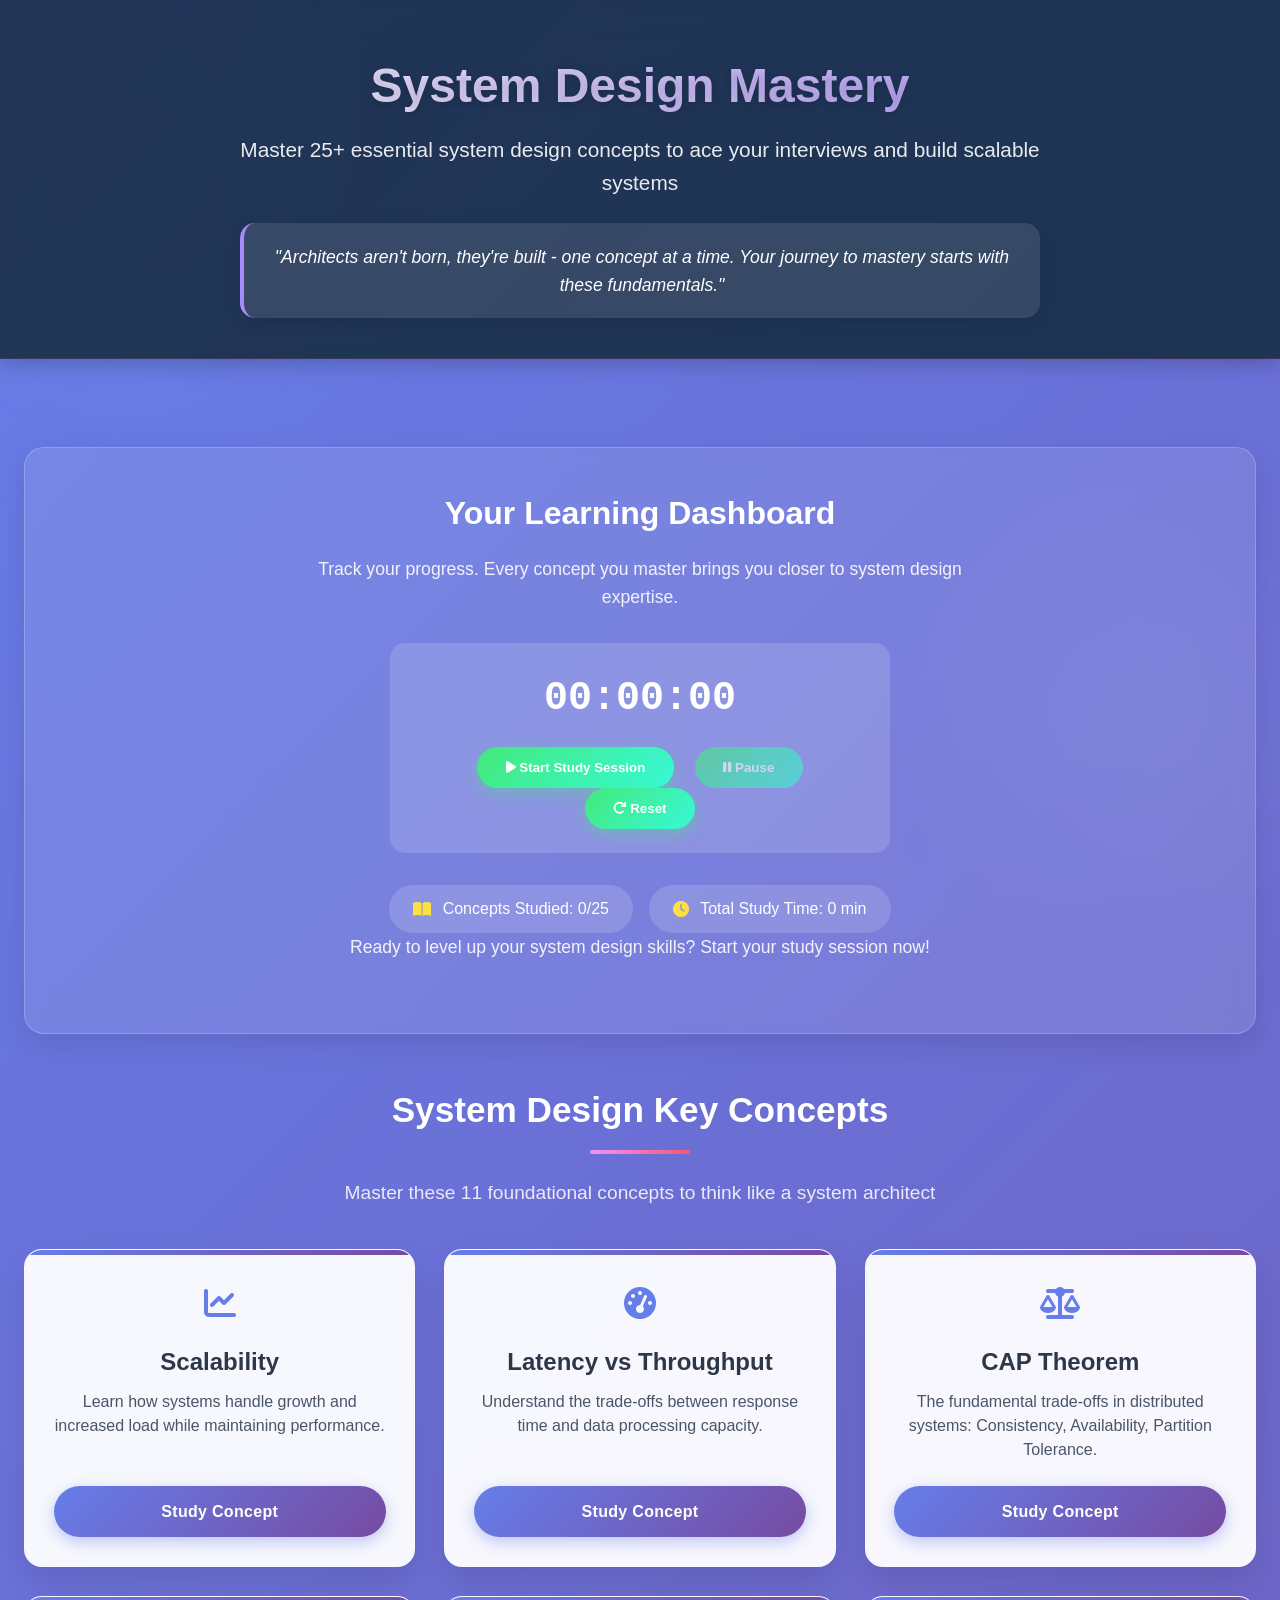
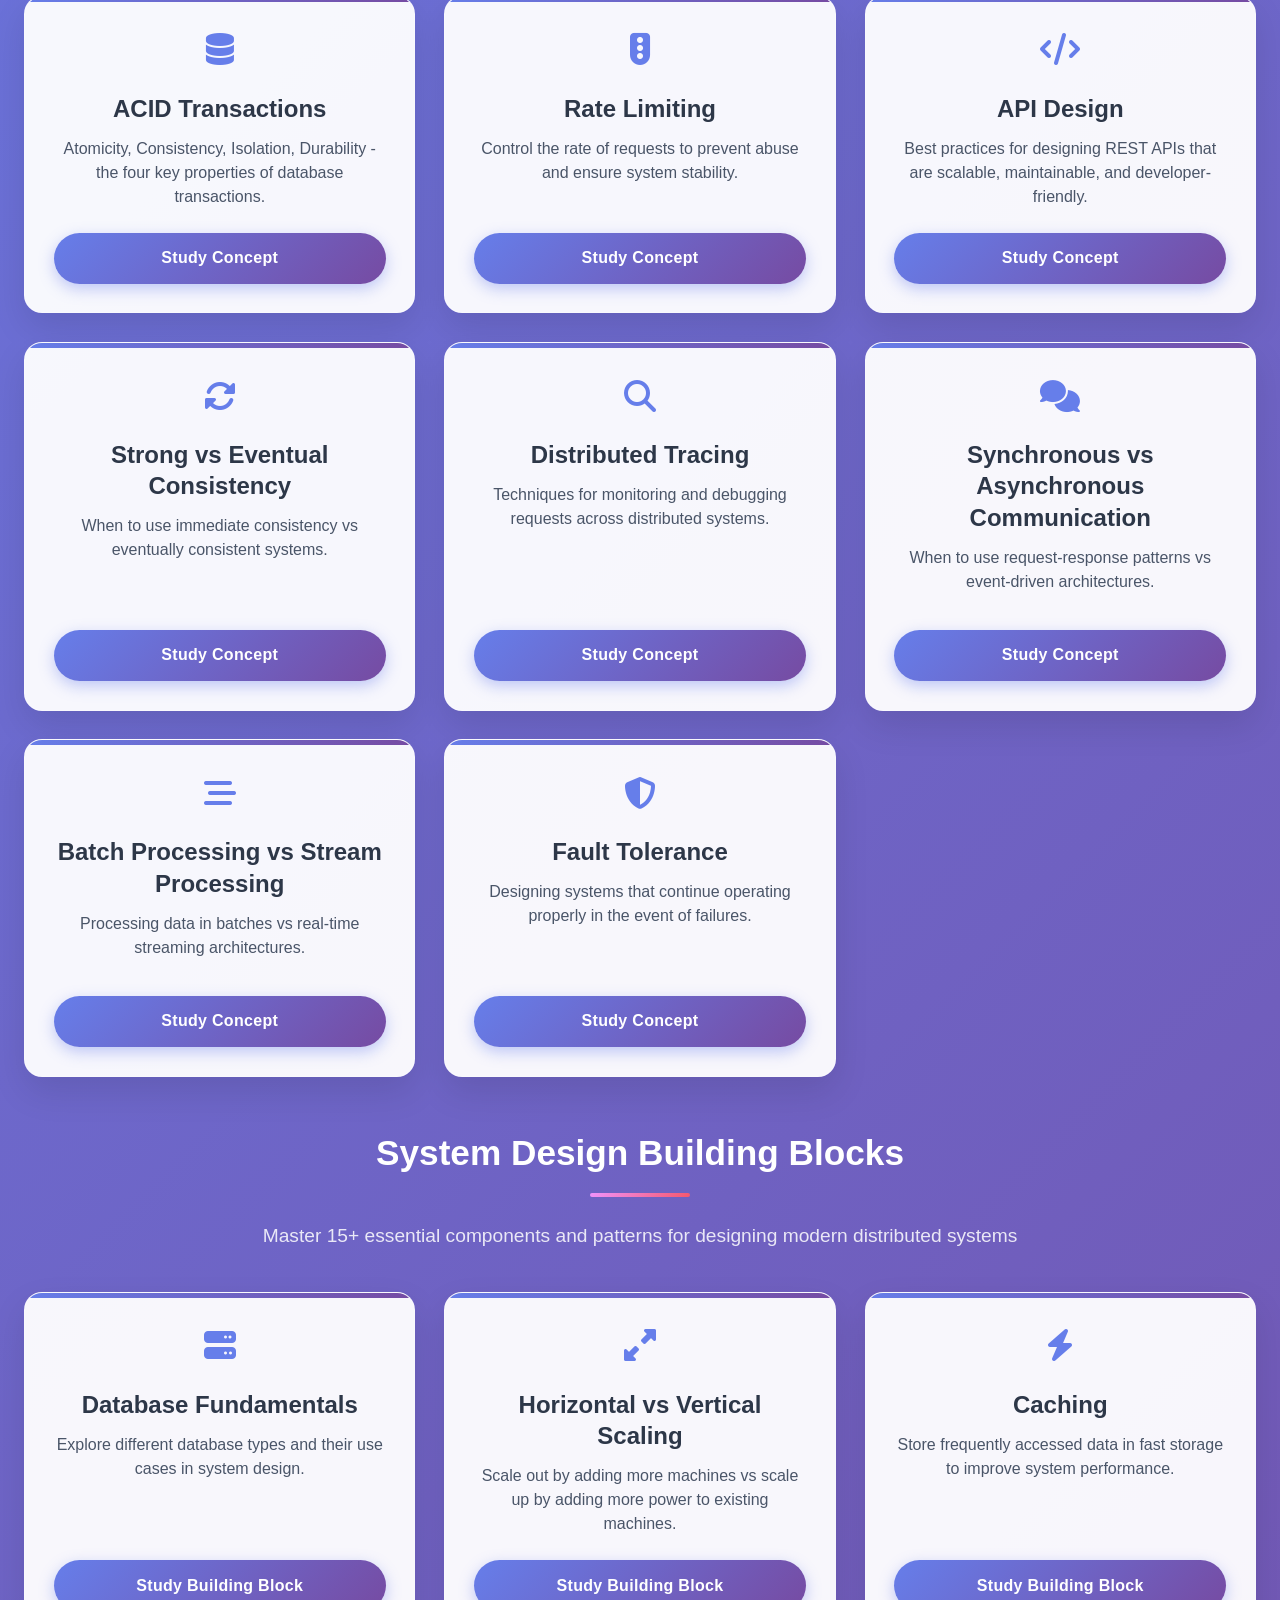
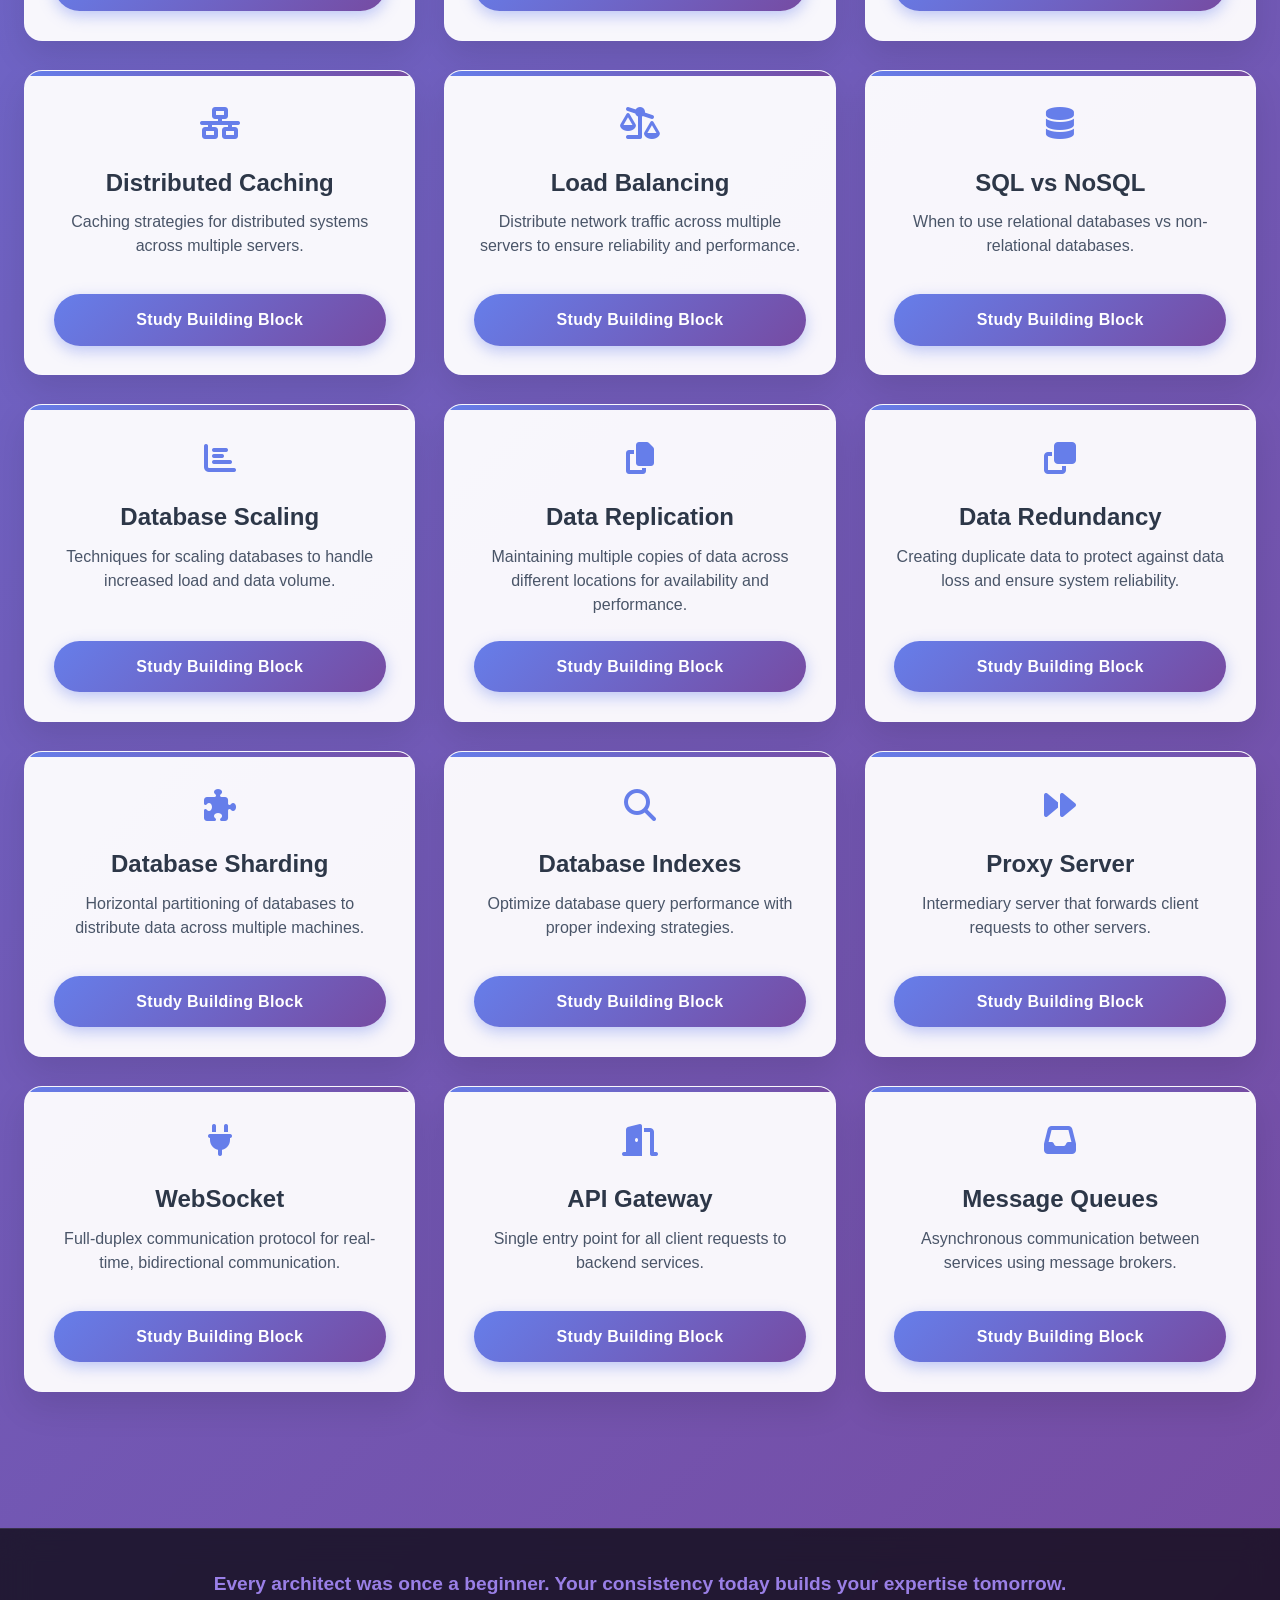
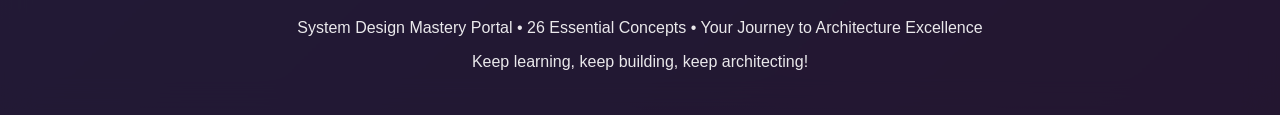
==== commit 9a82ed31: "Update system design.html" ====
--- a/system design.html
+++ b/system design.html
@@ -4,7 +4,7 @@
     <meta charset="UTF-8">
     <meta name="viewport" content="width=device-width, initial-scale=1.0">
     <title>System Design Mastery Portal</title>
-    <link rel="stylesheet" href="system-design-enhanced.css">
+    <link rel="stylesheet" href="system design css.css">
     <link rel="stylesheet" href="https://cdnjs.cloudflare.com/ajax/libs/font-awesome/6.4.0/css/all.min.css">
 </head>
 <body>
@@ -437,3 +437,4 @@
     </script>
 </body>
 </html>
+
--- a/system design css.css
+++ b/system design css.css
@@ -0,0 +1,460 @@
+/* Enhanced System Design Learning Portal CSS - COMPLETE VERSION */
+:root {
+    --primary-gradient: linear-gradient(135deg, #667eea 0%, #764ba2 100%);
+    --secondary-gradient: linear-gradient(135deg, #f093fb 0%, #f5576c 100%);
+    --accent-gradient: linear-gradient(135deg, #4facfe 0%, #00f2fe 100%);
+    --success-gradient: linear-gradient(135deg, #43e97b 0%, #38f9d7 100%);
+    --warning-gradient: linear-gradient(135deg, #fa709a 0%, #fee140 100%);
+    --dark-bg: rgba(0, 0, 0, 0.7);
+    --light-bg: rgba(255, 255, 255, 0.95);
+    --card-shadow: 0 15px 35px rgba(0, 0, 0, 0.1);
+    --hover-shadow: 0 25px 50px rgba(0, 0, 0, 0.2);
+    --transition: all 0.4s cubic-bezier(0.175, 0.885, 0.32, 1.275);
+}
+
+* {
+    margin: 0;
+    padding: 0;
+    box-sizing: border-box;
+}
+
+body {
+    font-family: 'Segoe UI', Tahoma, Geneva, Verdana, sans-serif;
+    line-height: 1.6;
+    background: var(--primary-gradient);
+    color: #333;
+    min-height: 100vh;
+    position: relative;
+    overflow-x: hidden;
+}
+
+/* Animated background elements */
+body::before {
+    content: '';
+    position: fixed;
+    top: 0;
+    left: 0;
+    width: 100%;
+    height: 100%;
+    background-image: 
+        radial-gradient(circle at 10% 20%, rgba(255, 255, 255, 0.05) 0%, transparent 20%),
+        radial-gradient(circle at 90% 80%, rgba(255, 255, 255, 0.05) 0%, transparent 20%);
+    z-index: -1;
+}
+
+/* Header with motivational message */
+header {
+    text-align: center;
+    padding: 3rem 1rem 2.5rem;
+    background-color: var(--dark-bg);
+    backdrop-filter: blur(15px);
+    color: white;
+    border-bottom: 1px solid rgba(255, 255, 255, 0.1);
+    box-shadow: 0 5px 20px rgba(0, 0, 0, 0.2);
+    position: relative;
+    overflow: hidden;
+}
+
+header::before {
+    content: '';
+    position: absolute;
+    top: -50%;
+    left: -50%;
+    width: 200%;
+    height: 200%;
+    background: var(--accent-gradient);
+    opacity: 0.1;
+    z-index: -1;
+    animation: rotate 20s linear infinite;
+}
+
+@keyframes rotate {
+    0% { transform: rotate(0deg); }
+    100% { transform: rotate(360deg); }
+}
+
+header h1 {
+    margin: 0;
+    font-size: 3rem;
+    font-weight: 700;
+    background: linear-gradient(to right, #fff, #a78bfa);
+    -webkit-background-clip: text;
+    background-clip: text;
+    color: transparent;
+    text-shadow: 0 2px 10px rgba(0, 0, 0, 0.2);
+    margin-bottom: 0.5rem;
+}
+
+header .tagline {
+    font-size: 1.3rem;
+    opacity: 0.9;
+    max-width: 800px;
+    margin: 0 auto 1.5rem;
+}
+
+.motivation-box {
+    background: rgba(255, 255, 255, 0.1);
+    border-radius: 15px;
+    padding: 1.2rem;
+    margin: 1.5rem auto 0;
+    max-width: 800px;
+    border-left: 4px solid #a78bfa;
+    box-shadow: 0 5px 15px rgba(0, 0, 0, 0.1);
+}
+
+.motivation-box p {
+    margin: 0;
+    font-size: 1.1rem;
+    font-style: italic;
+}
+
+/* Main content */
+main {
+    max-width: 1400px;
+    margin: 0 auto;
+    padding: 2.5rem 1.5rem;
+}
+
+.section-title {
+    text-align: center;
+    font-size: 2.2rem;
+    margin: 3rem 0 1.5rem;
+    color: white;
+    position: relative;
+    padding-bottom: 1rem;
+}
+
+.section-title::after {
+    content: '';
+    position: absolute;
+    bottom: 0;
+    left: 50%;
+    transform: translateX(-50%);
+    width: 100px;
+    height: 4px;
+    background: var(--secondary-gradient);
+    border-radius: 2px;
+}
+
+.section-subtitle {
+    text-align: center;
+    color: rgba(255, 255, 255, 0.85);
+    font-size: 1.2rem;
+    margin-bottom: 2.5rem;
+    max-width: 800px;
+    margin-left: auto;
+    margin-right: auto;
+}
+
+/* Links container with improved grid */
+.links-container {
+    display: grid;
+    grid-template-columns: repeat(auto-fill, minmax(320px, 1fr));
+    gap: 1.8rem;
+    margin-bottom: 3rem;
+}
+
+/* Enhanced link cards */
+.link-card {
+    background: var(--light-bg);
+    border-radius: 18px;
+    padding: 1.8rem;
+    box-shadow: var(--card-shadow);
+    transition: var(--transition);
+    text-align: center;
+    position: relative;
+    overflow: hidden;
+    border: 1px solid rgba(255, 255, 255, 0.2);
+    display: flex;
+    flex-direction: column;
+    height: 100%;
+}
+
+.link-card::before {
+    content: '';
+    position: absolute;
+    top: 0;
+    left: 0;
+    width: 100%;
+    height: 5px;
+    background: var(--primary-gradient);
+    transition: var(--transition);
+}
+
+.link-card:hover {
+    transform: translateY(-8px) scale(1.02);
+    box-shadow: var(--hover-shadow);
+}
+
+.link-card:hover::before {
+    height: 8px;
+    background: var(--secondary-gradient);
+}
+
+.card-icon {
+    font-size: 2rem;
+    margin-bottom: 1rem;
+    color: #667eea;
+    display: inline-block;
+}
+
+.link-card h2 {
+    margin-top: 0;
+    color: #2d3748;
+    font-size: 1.5rem;
+    font-weight: 600;
+    margin-bottom: 0.8rem;
+    line-height: 1.3;
+}
+
+.link-card p {
+    color: #4a5568;
+    margin-bottom: 1.5rem;
+    flex-grow: 1;
+    font-size: 1rem;
+    line-height: 1.5;
+    min-height: 60px;
+}
+
+.link-button {
+    display: inline-block;
+    background: var(--primary-gradient);
+    color: white;
+    text-decoration: none;
+    padding: 0.8rem 1.8rem;
+    border-radius: 30px;
+    font-weight: 600;
+    transition: var(--transition);
+    border: none;
+    cursor: pointer;
+    font-size: 1rem;
+    letter-spacing: 0.3px;
+    box-shadow: 0 5px 15px rgba(102, 126, 234, 0.4);
+    position: relative;
+    overflow: hidden;
+    z-index: 1;
+}
+
+.link-button::before {
+    content: '';
+    position: absolute;
+    top: 0;
+    left: -100%;
+    width: 100%;
+    height: 100%;
+    background: var(--secondary-gradient);
+    transition: all 0.6s ease;
+    z-index: -1;
+}
+
+.link-button:hover {
+    transform: translateY(-3px);
+    box-shadow: 0 10px 25px rgba(102, 126, 234, 0.6);
+}
+
+.link-button:hover::before {
+    left: 0;
+}
+
+/* Progress section */
+.progress-section {
+    background: rgba(255, 255, 255, 0.1);
+    border-radius: 20px;
+    padding: 2.5rem;
+    margin: 3rem 0;
+    text-align: center;
+    backdrop-filter: blur(10px);
+    border: 1px solid rgba(255, 255, 255, 0.2);
+    box-shadow: 0 10px 30px rgba(0, 0, 0, 0.1);
+}
+
+.progress-section h2 {
+    color: white;
+    font-size: 2rem;
+    margin-bottom: 1rem;
+}
+
+.progress-section p {
+    color: rgba(255, 255, 255, 0.9);
+    font-size: 1.1rem;
+    margin-bottom: 2rem;
+    max-width: 700px;
+    margin-left: auto;
+    margin-right: auto;
+}
+
+.study-timer {
+    background: rgba(255, 255, 255, 0.15);
+    border-radius: 15px;
+    padding: 1.5rem;
+    max-width: 500px;
+    margin: 0 auto 2rem;
+}
+
+.timer-display {
+    font-size: 2.5rem;
+    color: white;
+    font-weight: 700;
+    margin-bottom: 1rem;
+    font-family: 'Courier New', monospace;
+}
+
+.timer-controls button {
+    background: var(--success-gradient);
+    color: white;
+    border: none;
+    padding: 0.8rem 1.8rem;
+    border-radius: 30px;
+    font-weight: 600;
+    cursor: pointer;
+    margin: 0 0.5rem;
+    transition: var(--transition);
+    box-shadow: 0 5px 15px rgba(67, 233, 123, 0.4);
+}
+
+.timer-controls button:hover {
+    transform: translateY(-3px);
+    box-shadow: 0 10px 20px rgba(67, 233, 123, 0.6);
+}
+
+.timer-controls button:disabled {
+    opacity: 0.6;
+    cursor: not-allowed;
+    transform: none;
+    box-shadow: none;
+}
+
+/* Achievement badges */
+.achievement-badges {
+    display: flex;
+    justify-content: center;
+    gap: 1rem;
+    margin-top: 2rem;
+    flex-wrap: wrap;
+}
+
+.badge {
+    background: rgba(255, 255, 255, 0.15);
+    border-radius: 50px;
+    padding: 0.7rem 1.5rem;
+    display: flex;
+    align-items: center;
+    gap: 0.7rem;
+    color: white;
+    font-weight: 500;
+}
+
+.badge i {
+    color: #fee140;
+}
+
+/* Footer */
+footer {
+    text-align: center;
+    padding: 2rem 1rem;
+    background-color: var(--dark-bg);
+    backdrop-filter: blur(15px);
+    color: white;
+    margin-top: 3rem;
+    border-top: 1px solid rgba(255, 255, 255, 0.1);
+}
+
+footer p {
+    margin: 0.5rem 0;
+    opacity: 0.9;
+}
+
+.footer-motivation {
+    font-size: 1.2rem;
+    font-weight: 600;
+    color: #a78bfa;
+    margin-bottom: 1rem;
+}
+
+/* Category tags for cards */
+.category-tag {
+    display: inline-block;
+    background: var(--accent-gradient);
+    color: white;
+    padding: 0.3rem 0.8rem;
+    border-radius: 20px;
+    font-size: 0.8rem;
+    font-weight: 600;
+    margin-bottom: 1rem;
+    align-self: flex-start;
+}
+
+/* Responsive design */
+@media (max-width: 1200px) {
+    .links-container {
+        grid-template-columns: repeat(auto-fill, minmax(300px, 1fr));
+    }
+}
+
+@media (max-width: 992px) {
+    .links-container {
+        grid-template-columns: repeat(auto-fill, minmax(280px, 1fr));
+    }
+}
+
+@media (max-width: 768px) {
+    header {
+        padding: 2rem 1rem;
+    }
+    
+    header h1 {
+        font-size: 2.2rem;
+    }
+    
+    .section-title {
+        font-size: 1.8rem;
+        margin: 2.5rem 0 1.5rem;
+    }
+    
+    .links-container {
+        grid-template-columns: 1fr;
+        gap: 1.5rem;
+    }
+    
+    .link-card {
+        padding: 1.5rem;
+    }
+    
+    .progress-section {
+        padding: 2rem 1.5rem;
+    }
+    
+    .timer-display {
+        font-size: 2rem;
+    }
+}
+
+@media (max-width: 480px) {
+    header h1 {
+        font-size: 1.8rem;
+    }
+    
+    .motivation-box p {
+        font-size: 1rem;
+    }
+    
+    .link-card h2 {
+        font-size: 1.4rem;
+    }
+    
+    .link-button {
+        padding: 0.7rem 1.5rem;
+        font-size: 0.95rem;
+    }
+    
+    .timer-controls {
+        display: flex;
+        flex-direction: column;
+        gap: 0.8rem;
+    }
+    
+    .timer-controls button {
+        margin: 0;
+        width: 100%;
+    }
+}
